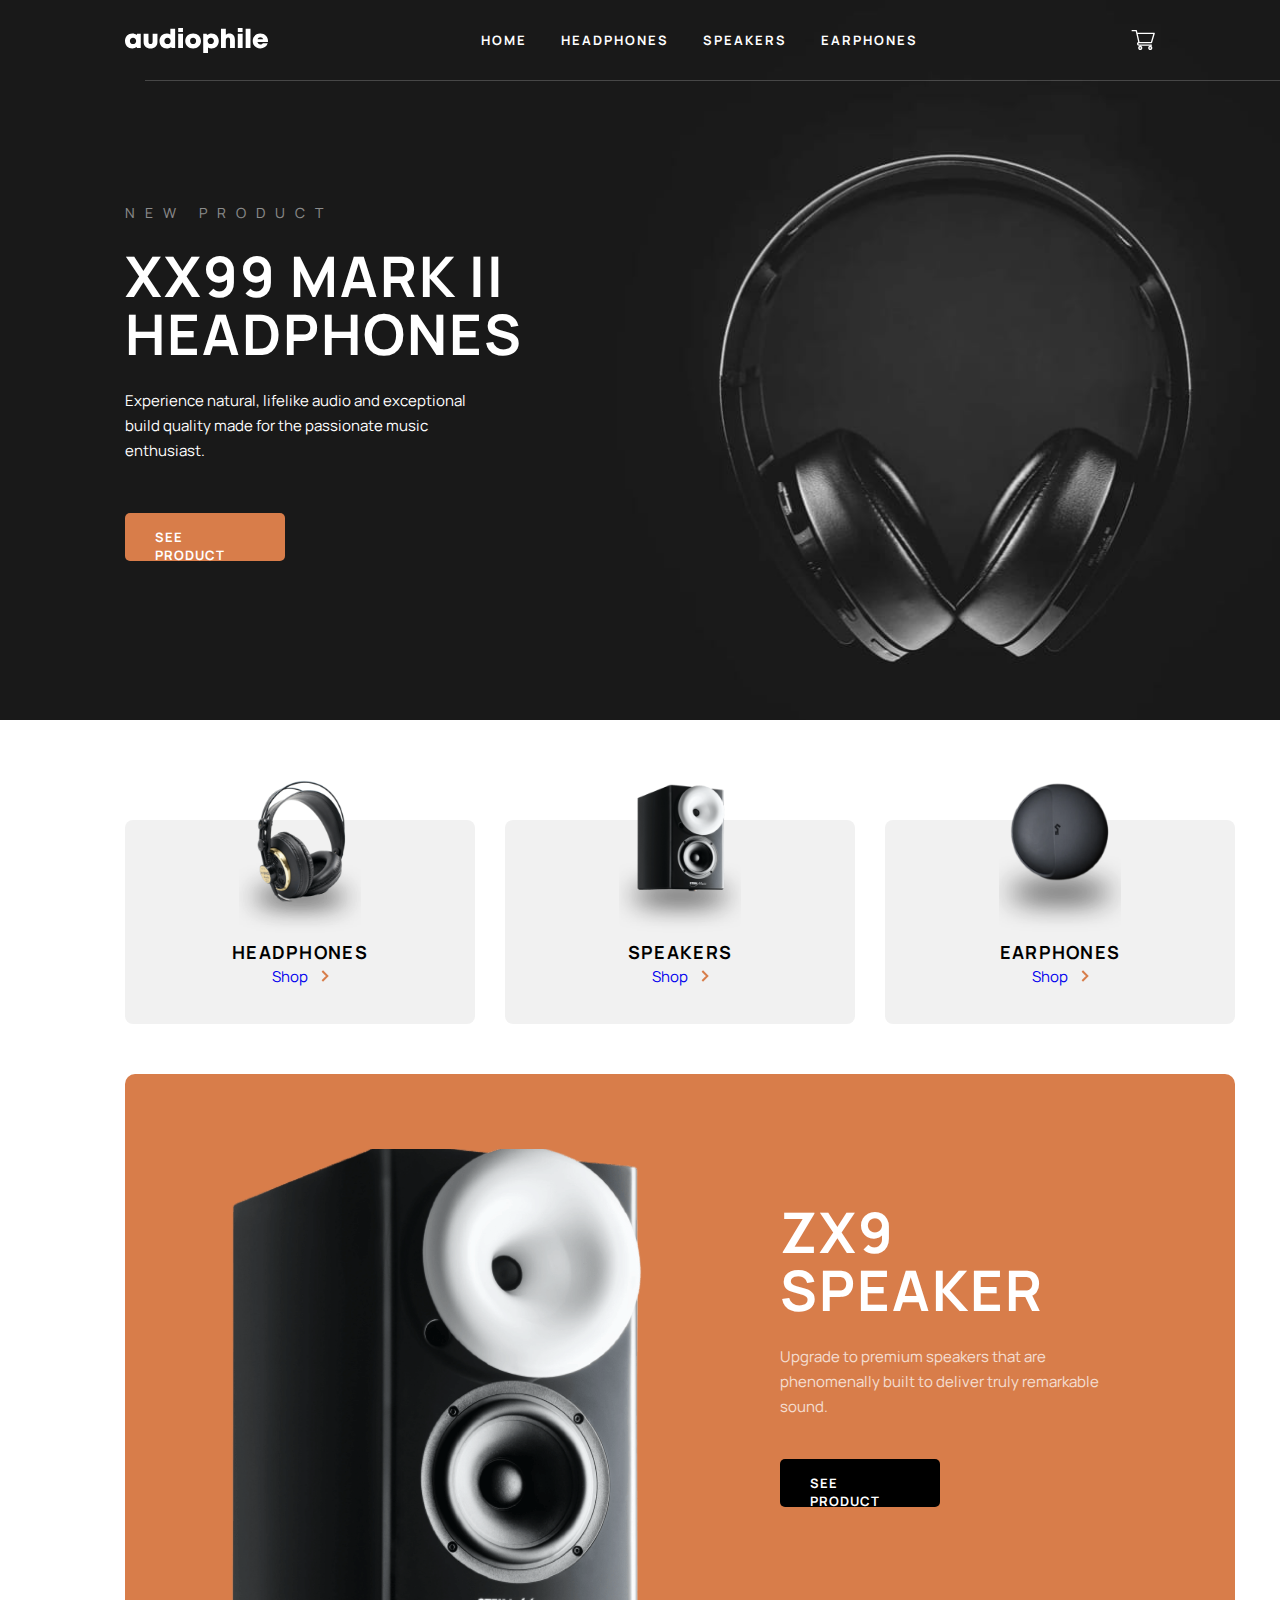
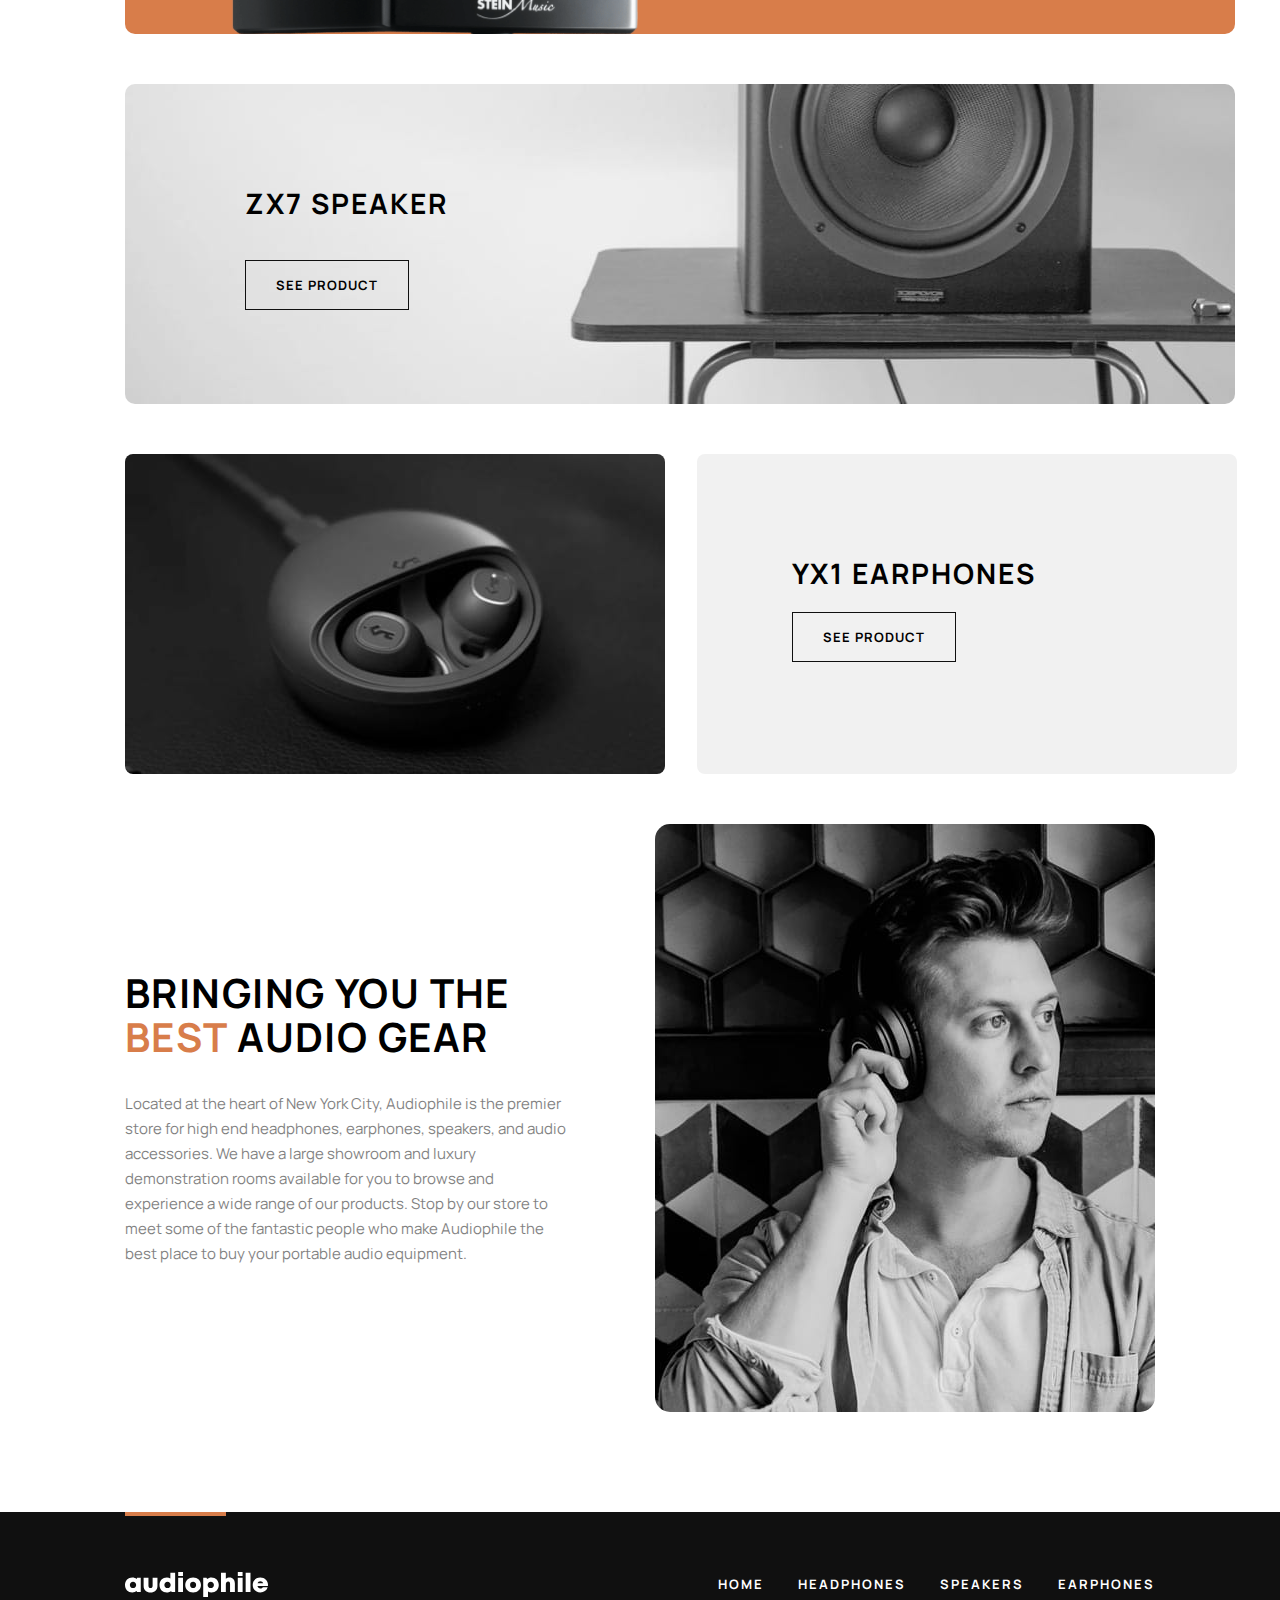
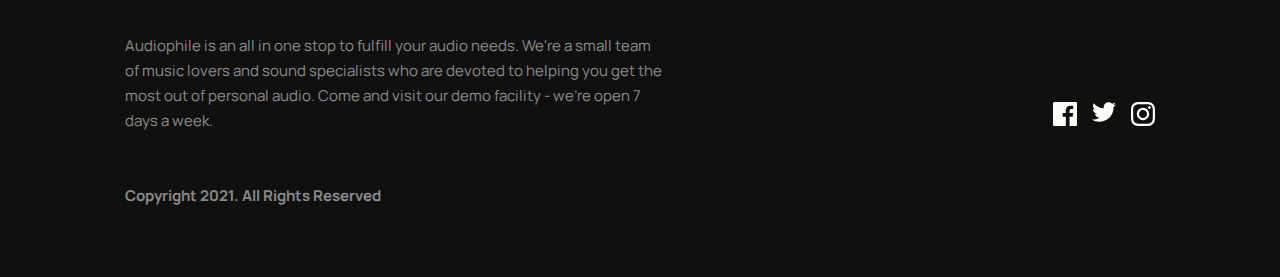
==== index.html @ 5e51d2ca "main is ready, added footer and header" ====
<!DOCTYPE html>
<html lang="en">
  <head>
    <meta charset="UTF-8" />
    <meta name="viewport" content="width=device-width, initial-scale=1.0" />
    <title>Audiophile</title>
    <link rel="stylesheet" href="./css/main.css" />
  </head>
  <body>
    <!-- HEADER START -->
    <header class="header container header-home">
      <div class="header-list">
        <a class="header__logo" href="./index.html">
          <img src="./imegs/logo.svg" alt="logo-Audiophile" />
        </a>
        <nav class="header__nav">
          <ul class="header__list">
            <li class="header__item">
              <a class="header__link" href="./index.html">Home</a>
            </li>
            <li class="header__item">
              <a class="header__link" href="./pages/headphons.html"
                >HEADPHONES</a
              >
            </li>
            <li class="header__item">
              <a class="header__link" href="./pages/speakers.html">SPEAKERS</a>
            </li>
            <li class="header__item">
              <a class="header__link" href="./pages/earphones.html"
                >EARPHONES</a
              >
            </li>
          </ul>
        </nav>
        <a class="header__shop-link" href=""
          ><img src="./imegs/shop.svg" alt=""
        /></a>
      </div>
      <div class="header__line"></div>
      <div>
        <div class="header__mark2__content">
          <p class="new-product">NEW PRODUCT</p>
          <h1 class="header__mark2__title">XX99 Mark II Headphones</h1>
          <p class="header__mark2__subtitle">
            Experience natural, lifelike audio and exceptional build quality
            made for the passionate music enthusiast.
          </p>
          <a class="header__mark2__link btn" href="./pages/headphons.html"
            >See Product</a
          >
        </div>
      </div>
    </header>
    <!-- HEADER END -->

    <!-- MAIN START -->
    <main class="main container">
      <section class="home-nav">
        <nav class="home-nav__headphones">
          <img
            class="home-nav__headphones-img"
            src="./imegs/shared/desktop/image-category-thumbnail-headphones.png"
            alt=""
          />
          <h6>HEADPHONES</h6>
          <a class="home-nav__link" href="./pages/headphons.html"
            >Shop
            <img
              class="home-nav__link-img"
              src="./imegs/shared/desktop/icon-arrow-right.svg"
              alt=""
            />
          </a>
        </nav>
        <nav class="home-nav__headphones">
          <img
            class="home-nav__headphones-img"
            src="./imegs/shared/desktop/image-category-thumbnail-speakers.png"
            alt=""
          />
          <h6>SPEAKERS</h6>
          <a class="home-nav__link" href="./pages/speakers.html"
            >Shop
            <img
              class="home-nav__link-img"
              src="./imegs/shared/desktop/icon-arrow-right.svg"
              alt=""
            />
          </a>
        </nav>

        <nav class="home-nav__headphones">
          <img
            class="home-nav__headphones-img"
            src="./imegs/shared/desktop/image-category-thumbnail-earphones.png"
            alt=""
          />
          <h6>EARPHONES</h6>
          <a class="home-nav__link" href="./pages/earphones.html"
            >Shop
            <img
              class="home-nav__link-img"
              src="./imegs/shared/desktop/icon-arrow-right.svg"
              alt=""
            />
          </a>
        </nav>
      </section>
      <section class="home-zx9">
        <img
          src="./imegs/home/desktop/image-speaker-zx9.png"
          alt=""
          class="home-zx9__img"
        />
        <div class="home-zx0__content">
          <h1 class="home-zx9__title">ZX9 SPEAKER</h1>
          <p class="home-zx9__subtitle">
            Upgrade to premium speakers that are phenomenally built to deliver
            truly remarkable sound.
          </p>
          <a class="home-zx9__link btn" href=""> See Product </a>
        </div>
      </section>
      <section class="home-zx7">
        <h4 class="home-zx7__title">ZX7 SPEAKER</h4>
        <a class="home-zx7__link btn" href=""> See Product </a>
      </section>
      <section class="home-yx1">
        <img
          class="home-yx1__img"
          src="/imegs/home/desktop/image-earphones-yx1.jpg"
          alt=" "
        />
        <div class="home-yx1__content">
          <h4 class="home-yx1__title">YX1 EARPHONES</h4>
          <a class="home-zx7__link btn" href=""> See Product </a>
        </div>
      </section>
      <section class="home-avatar">
        <div class="home-avatar__content">
          <h2 class="home-avatar__title">
            Bringing you the <span class="home-avatar__span">best</span> audio
            gear
          </h2>
          <p class="home-avatar__subtitle">
            Located at the heart of New York City, Audiophile is the premier
            store for high end headphones, earphones, speakers, and audio
            accessories. We have a large showroom and luxury demonstration rooms
            available for you to browse and experience a wide range of our
            products. Stop by our store to meet some of the fantastic people who
            make Audiophile the best place to buy your portable audio equipment.
          </p>
        </div>
        <img
          class="home-avatar__img"
          src="/imegs/shared/desktop/image-best-gear.jpg"
          alt=""
        />
      </section>
    </main>
    <!-- MAIN END -->

    <!-- FOOTER START -->
    <footer class="footer container">
      <div class="footer__line"></div>
      <div class="footer-list">
        <a class="footer__logo" href="./index.html">
          <img src="./imegs/logo.svg" alt="logo-Audiophile" />
        </a>
        <nav class="footer__nav">
          <ul class="footer__list">
            <li class="footer__item">
              <a class="footer__link" href="./index.html">Home</a>
            </li>
            <li class="footer__item">
              <a class="footer__link" href="./pages/headphons.html"
                >HEADPHONES</a
              >
            </li>
            <li class="footer__item">
              <a class="footer__link" href="./pages/speakers.html">SPEAKERS</a>
            </li>
            <li class="footer__item">
              <a class="footer__link" href="./pages/earphones.html"
                >EARPHONES</a
              >
            </li>
          </ul>
        </nav>
      </div>
      <div class="footer__fulfill">
        <p class="footer__text">
          Audiophile is an all in one stop to fulfill your audio needs. We're a
          small team of music lovers and sound specialists who are devoted to
          helping you get the most out of personal audio. Come and visit our
          demo facility - we’re open 7 days a week.
        </p>
        <nav class="icon-soci">
          <a href="" class="icon-soci__link"
            ><svg
              xmlns="http://www.w3.org/2000/svg"
              width="24"
              height="24"
              viewBox="0 0 24 24"
              fill="none"
            >
              <path
                d="M22.675 0H1.325C0.593 0 0 0.593 0 1.325V22.676C0 23.407 0.593 24 1.325 24H12.82V14.706H9.692V11.084H12.82V8.413C12.82 5.313 14.713 3.625 17.479 3.625C18.804 3.625 19.942 3.724 20.274 3.768V7.008L18.356 7.009C16.852 7.009 16.561 7.724 16.561 8.772V11.085H20.148L19.681 14.707H16.561V24H22.677C23.407 24 24 23.407 24 22.675V1.325C24 0.593 23.407 0 22.675 0Z"
                fill="#FEFCF7"
              /></svg
          ></a>
          <a href="" class="icon-soci__link"
            ><svg
              xmlns="http://www.w3.org/2000/svg"
              width="24"
              height="20"
              viewBox="0 0 24 20"
              fill="none"
            >
              <path
                d="M24 2.55705C23.117 2.94905 22.168 3.21305 21.172 3.33205C22.189 2.72305 22.97 1.75805 23.337 0.608047C22.386 1.17205 21.332 1.58205 20.21 1.80305C19.313 0.846047 18.032 0.248047 16.616 0.248047C13.437 0.248047 11.101 3.21405 11.819 6.29305C7.728 6.08805 4.1 4.12805 1.671 1.14905C0.381 3.36205 1.002 6.25705 3.194 7.72305C2.388 7.69705 1.628 7.47605 0.965 7.10705C0.911 9.38805 2.546 11.522 4.914 11.997C4.221 12.185 3.462 12.229 2.69 12.081C3.316 14.037 5.134 15.46 7.29 15.5C5.22 17.123 2.612 17.848 0 17.54C2.179 18.937 4.768 19.752 7.548 19.752C16.69 19.752 21.855 12.031 21.543 5.10605C22.505 4.41105 23.34 3.54405 24 2.55705Z"
                fill="#FEFCF7"
              /></svg
          ></a>
          <a href="" class="icon-soci__link"
            ><svg
              xmlns="http://www.w3.org/2000/svg"
              width="24"
              height="24"
              viewBox="0 0 24 24"
              fill="none"
            >
              <path
                fill-rule="evenodd"
                clip-rule="evenodd"
                d="M12 0C8.741 0 8.333 0.014 7.053 0.072C2.695 0.272 0.273 2.69 0.073 7.052C0.014 8.333 0 8.741 0 12C0 15.259 0.014 15.668 0.072 16.948C0.272 21.306 2.69 23.728 7.052 23.928C8.333 23.986 8.741 24 12 24C15.259 24 15.668 23.986 16.948 23.928C21.302 23.728 23.73 21.31 23.927 16.948C23.986 15.668 24 15.259 24 12C24 8.741 23.986 8.333 23.928 7.053C23.732 2.699 21.311 0.273 16.949 0.073C15.668 0.014 15.259 0 12 0ZM12 2.163C15.204 2.163 15.584 2.175 16.85 2.233C20.102 2.381 21.621 3.924 21.769 7.152C21.827 8.417 21.838 8.797 21.838 12.001C21.838 15.206 21.826 15.585 21.769 16.85C21.62 20.075 20.105 21.621 16.85 21.769C15.584 21.827 15.206 21.839 12 21.839C8.796 21.839 8.416 21.827 7.151 21.769C3.891 21.62 2.38 20.07 2.232 16.849C2.174 15.584 2.162 15.205 2.162 12C2.162 8.796 2.175 8.417 2.232 7.151C2.381 3.924 3.896 2.38 7.151 2.232C8.417 2.175 8.796 2.163 12 2.163ZM5.838 12C5.838 8.597 8.597 5.838 12 5.838C15.403 5.838 18.162 8.597 18.162 12C18.162 15.404 15.403 18.163 12 18.163C8.597 18.163 5.838 15.403 5.838 12ZM12 16C9.791 16 8 14.21 8 12C8 9.791 9.791 8 12 8C14.209 8 16 9.791 16 12C16 14.21 14.209 16 12 16ZM16.965 5.595C16.965 4.8 17.61 4.155 18.406 4.155C19.201 4.155 19.845 4.8 19.845 5.595C19.845 6.39 19.201 7.035 18.406 7.035C17.61 7.035 16.965 6.39 16.965 5.595Z"
                fill="#FEFCF7"
              /></svg
          ></a>
        </nav>
      </div>
      <div class="footer__reserved">
        <p class="footer__data">Copyright 2021. All Rights Reserved</p>
      </div>
    </footer>
    <!-- FOOTER END -->
  </body>
</html>
---- css/main.css ----
/* manrope-regular - latin */
@font-face {
  font-display: swap; /* Check https://developer.mozilla.org/en-US/docs/Web/CSS/@font-face/font-display for other options. */
  font-family: "Manrope";
  font-style: normal;
  font-weight: 400;
  src: url("../fonts/manrope-v15-latin-regular.woff2") format("woff2"); /* Chrome 36+, Opera 23+, Firefox 39+, Safari 12+, iOS 10+ */
}
/* manrope-500 - latin */
@font-face {
  font-display: swap; /* Check https://developer.mozilla.org/en-US/docs/Web/CSS/@font-face/font-display for other options. */
  font-family: "Manrope";
  font-style: normal;
  font-weight: 500;
  src: url("../fonts/manrope-v15-latin-500.woff2") format("woff2"); /* Chrome 36+, Opera 23+, Firefox 39+, Safari 12+, iOS 10+ */
}
/* manrope-700 - latin */
@font-face {
  font-display: swap; /* Check https://developer.mozilla.org/en-US/docs/Web/CSS/@font-face/font-display for other options. */
  font-family: "Manrope";
  font-style: normal;
  font-weight: 700;
  src: url("../fonts/manrope-v15-latin-700.woff2") format("woff2"); /* Chrome 36+, Opera 23+, Firefox 39+, Safari 12+, iOS 10+ */
}
h1,
h2,
h3,
h4,
h5,
h6 {
  font-family: "Manrope", sans-serif;
  font-weight: 700;
  text-transform: uppercase;
  color: #000;
}

h1 {
  font-size: 56px;
  line-height: 58px;
  letter-spacing: 2px;
}

h2 {
  font-size: 40px;
  line-height: 44px;
  letter-spacing: 1.429px;
}

h3 {
  font-size: 32px;
  line-height: 36px;
  letter-spacing: 1.143px;
}

h4 {
  font-size: 28px;
  line-height: normal;
  letter-spacing: 2px;
}

h5 {
  font-size: 24px;
  line-height: normal;
  letter-spacing: 1.714px;
}

h6 {
  font-size: 18px;
  line-height: normal;
  letter-spacing: 1.286px;
}

.new-product {
  color: #D87D4A;
  font-size: 14px;
  font-style: normal;
  font-weight: 400;
  line-height: normal;
  letter-spacing: 10px;
  text-transform: uppercase;
}

* {
  padding: 0;
  margin: 0;
  box-sizing: border-box;
}

html {
  height: 100%;
}

ul,
ol {
  list-style: none;
}

a {
  text-decoration: none;
}

img {
  -o-object-fit: cover;
     object-fit: cover;
  display: flex;
}

body {
  height: 100%;
  scroll-behavior: smooth;
  font-family: "Manrope", sans-serif;
  font-size: 15px;
  font-style: normal;
  font-weight: 400;
  line-height: 25px;
}

.container {
  width: 100%;
  max-width: 1440px;
  margin-left: auto;
  margin-right: auto;
  padding-left: 125px;
  padding-right: 125px;
}

.btn {
  width: 160px;
  height: 48px;
  flex-shrink: 0;
  border-radius: 5px;
  padding: 15px 30px 15px;
}

.header-list {
  display: flex;
  justify-content: space-between;
  align-items: center;
  height: 80px;
  position: relative;
  z-index: 2;
}

.header {
  background: #101010;
}

.header__list {
  display: flex;
  justify-content: space-between;
  gap: 34px;
}

.header__link {
  color: #fff;
  font-size: 13px;
  font-weight: 700;
  line-height: 25px;
  letter-spacing: 2px;
  text-transform: uppercase;
  position: relative;
  z-index: 1;
}
.header__link:hover {
  color: #D87D4A;
}

.header__line {
  width: 1200px;
  height: 1px;
  flex-shrink: 0;
  opacity: 0.2;
  background-color: #FFFFFF;
  margin-left: 20px;
}

.header__title {
  height: 240px;
}

.header__title-text {
  color: #FFFFFF;
  text-align: center;
  padding-top: 100px;
}

.footer {
  height: 365px;
  flex-shrink: 0;
  background-color: #101010;
}

.footer-list {
  display: flex;
  justify-content: space-between;
  align-items: center;
  padding-top: 75px;
}

.footer__list {
  display: flex;
  gap: 34px;
}

.footer__link {
  color: #fff;
  font-size: 13px;
  font-weight: 700;
  line-height: 25px;
  letter-spacing: 2px;
  text-transform: uppercase;
}
.footer__link:hover {
  color: #D87D4A;
}

.footer__fulfill {
  display: flex;
  padding-top: 36px;
  justify-content: space-between;
  align-items: end;
}

.footer__text {
  color: #FFFFFF;
  font-size: 15px;
  font-style: normal;
  font-weight: 400;
  line-height: 25px;
  width: 540px;
  opacity: 0.5;
}

.footer__data {
  padding-top: 50px;
  color: #fff;
  font-family: Manrope;
  font-size: 15px;
  font-style: normal;
  font-weight: 700;
  line-height: 25px;
  opacity: 0.5;
}

.icon-soci__link:hover svg path {
  fill: #D87D4A;
}

.icon-soci {
  display: flex;
  gap: 15px;
}

.footer__line {
  width: 101px;
  height: 4px;
  background-color: #D87D4A;
  margin-bottom: -20px;
}

.header-home {
  height: 100%;
  background-image: url("/imegs/home/desktop/image-hero.jpg");
  max-width: 1440px;
  width: 100%;
  height: 720px;
  background-size: cover;
}

.header__mark2__content {
  display: flex;
  flex-direction: column;
  align-items: start;
  justify-content: center;
  margin-top: 128px;
  width: 398px;
  height: 346px;
  flex-shrink: 0;
  gap: 25px;
}

.new-product {
  color: #FFFFFF;
  opacity: 0.5;
}

.header__mark2__title {
  color: #FFFFFF;
}

.header__mark2__subtitle {
  color: #FFFFFF;
  width: 349px;
  font-size: 15px;
  font-style: normal;
  font-weight: 400;
  line-height: 25px;
  margin-bottom: 25px;
}

.header__mark2__link {
  color: #fff;
  font-family: Manrope;
  font-size: 13px;
  font-style: normal;
  font-weight: 700;
  line-height: normal;
  letter-spacing: 1px;
  text-transform: uppercase;
  background-color: #D87D4A;
  padding: 15px 30px 15px;
}
.header__mark2__link:hover {
  background-color: #fbaf85;
}

.main {
  margin-top: 100px;
  margin-bottom: 100px;
}

.home-nav {
  margin-bottom: 50px;
}

.home-nav__headphones {
  width: 350px;
  height: 204px;
  flex-shrink: 0;
  border-radius: 8px;
  background: #F1F1F1;
  display: flex;
  align-items: center;
  flex-direction: column;
}

.home-nav__headphones-img {
  text-align: center;
  width: 122.947px;
  height: 160px;
  flex-shrink: 0;
  margin-top: -40px;
}

.home-nav__link:hover {
  color: #D87D4A;
}

.home-nav__link-img {
  display: inline;
  margin-left: 10px;
}

.home-nav {
  display: flex;
  gap: 30px;
}

.home-zx9 {
  width: 1110px;
  height: 560px;
  flex-shrink: 0;
  background-color: #D87D4A;
  display: flex;
  gap: 138px;
  align-items: center;
  justify-content: center;
  margin-bottom: 50px;
  border-radius: 10px;
}

.home-zx9__img {
  width: 410.234px;
  height: 485px;
  flex-shrink: 0;
  margin-bottom: -75px;
}

.home-zx0__content {
  width: 349px;
  height: 303px;
  flex-shrink: 0;
  display: flex;
  flex-direction: column;
  gap: 25px;
}

.home-zx9__title {
  width: 260px;
  color: #FFFFFF;
}

.home-zx9__subtitle {
  opacity: 0.75;
  color: #FFFFFF;
  margin-bottom: 15px;
}

.home-zx9__link {
  color: #FFFFFF;
  font-family: Manrope;
  font-size: 13px;
  font-style: normal;
  font-weight: 700;
  line-height: normal;
  letter-spacing: 1px;
  text-transform: uppercase;
  background-color: #000000;
}
.home-zx9__link:hover {
  background-color: #4C4C4C;
}

.home-zx7 {
  background-image: url("/imegs/home/desktop/image-speaker-zx7.jpg");
  background-size: cover;
  width: 1110px;
  height: 320px;
  border-radius: 10px;
  padding-left: 120px;
  padding-top: 100px;
  margin-bottom: 50px;
}

.home-zx7__title {
  padding-bottom: 50px;
}

.home-zx7__link {
  border: 1px solid #101010;
  color: #000;
  font-family: Manrope;
  font-size: 13px;
  font-style: normal;
  font-weight: 700;
  line-height: normal;
  letter-spacing: 1px;
  text-transform: uppercase;
  border-radius: 0;
}
.home-zx7__link:hover {
  background-color: #000000;
  color: #FFFFFF;
}

.home-yx1 {
  display: flex;
  gap: 32px;
  margin-bottom: 50px;
}

.home-yx1__img {
  width: 540px;
  height: 320px;
  border-radius: 8px;
}

.home-yx1__content {
  width: 540px;
  height: 320px;
  flex-shrink: 0;
  border-radius: 8px;
  background: #F1F1F1;
  padding-left: 95px;
  padding-top: 100px;
}

.home-yx1__title {
  padding-bottom: 32px;
}

.home-avatar {
  display: flex;
  gap: 50px;
  align-items: center;
  justify-content: space-between;
}

.home-avatar__content {
  display: flex;
  width: 445px;
  height: 295px;
  flex-direction: column;
  gap: 32px;
}

.home-avatar__subtitle {
  color: #000;
  font-family: Manrope;
  font-size: 15px;
  font-style: normal;
  font-weight: 400;
  line-height: 25px; /* 166.667% */
  opacity: 0.5;
}

.home-avatar__img {
  width: 500px;
  height: 588px;
  border-radius: 15px;
}

.home-avatar__span {
  color: #D87D4A;
}/*# sourceMappingURL=main.css.map */
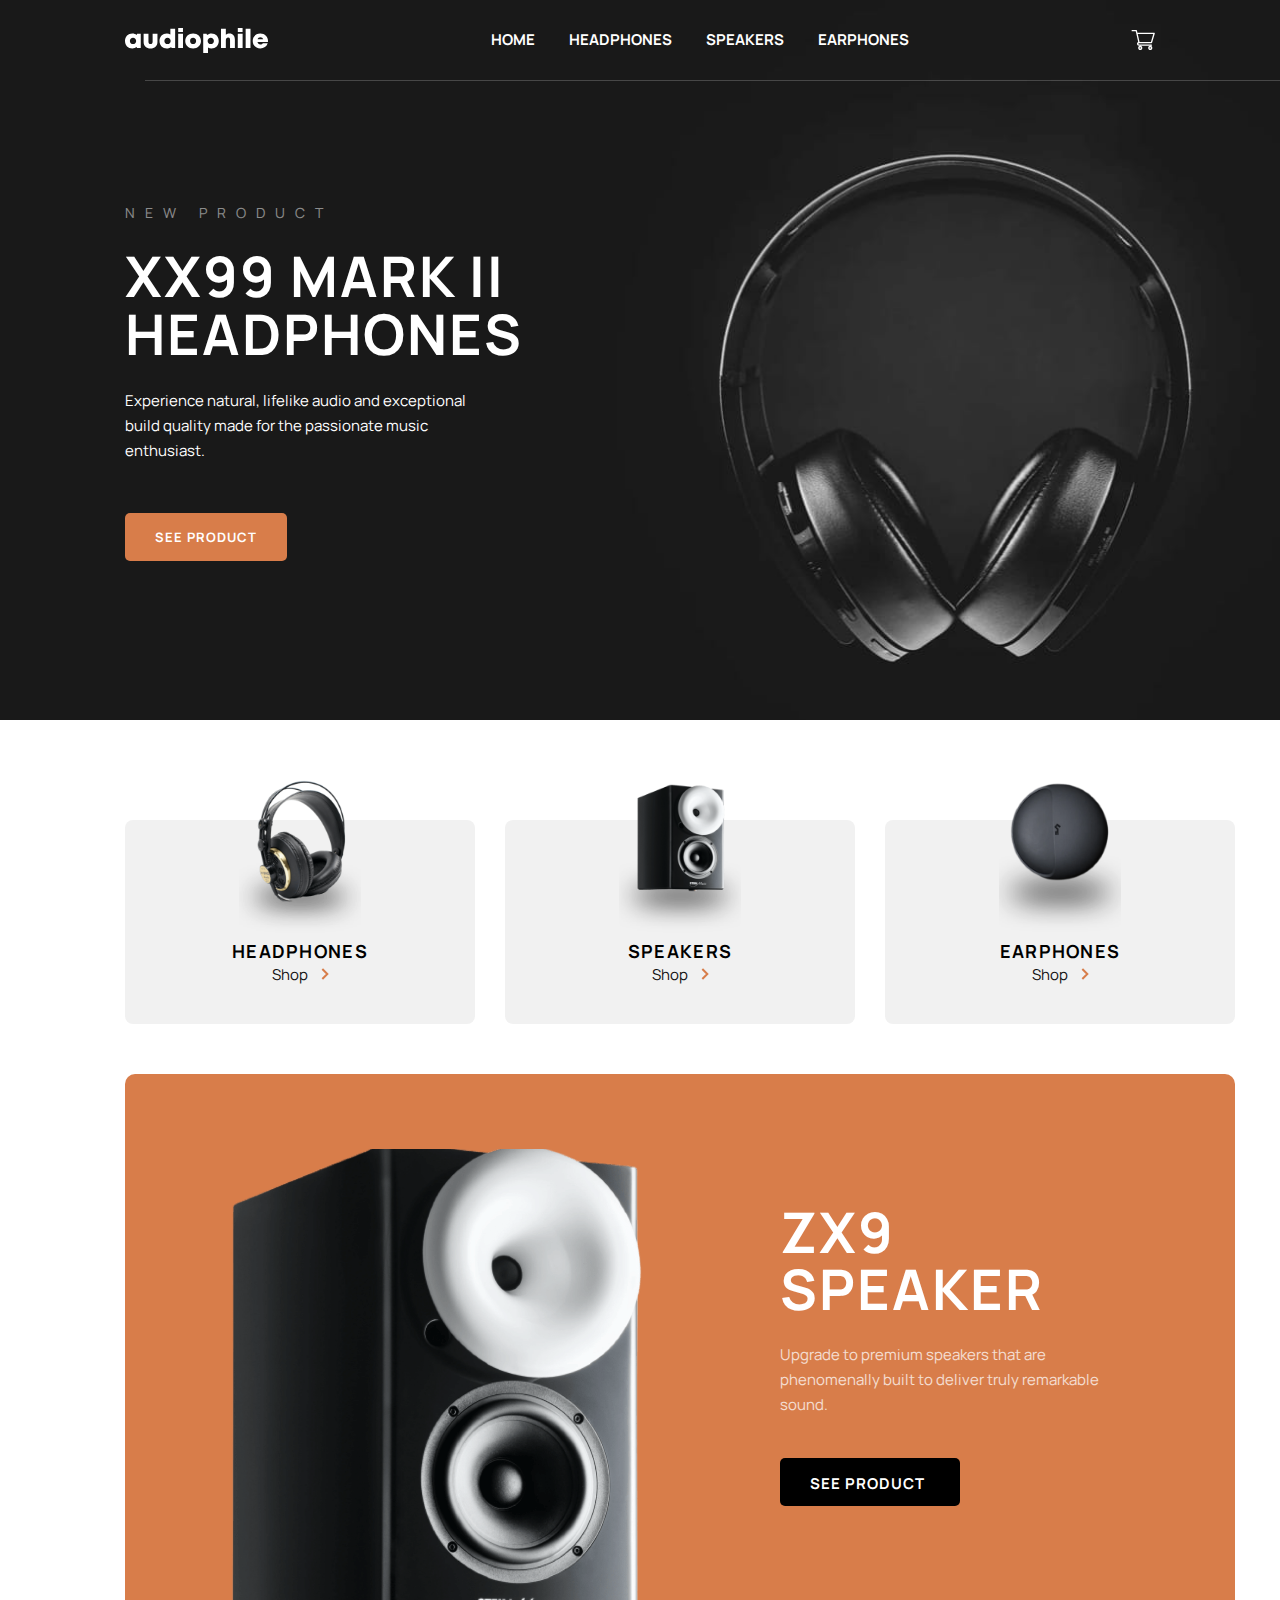
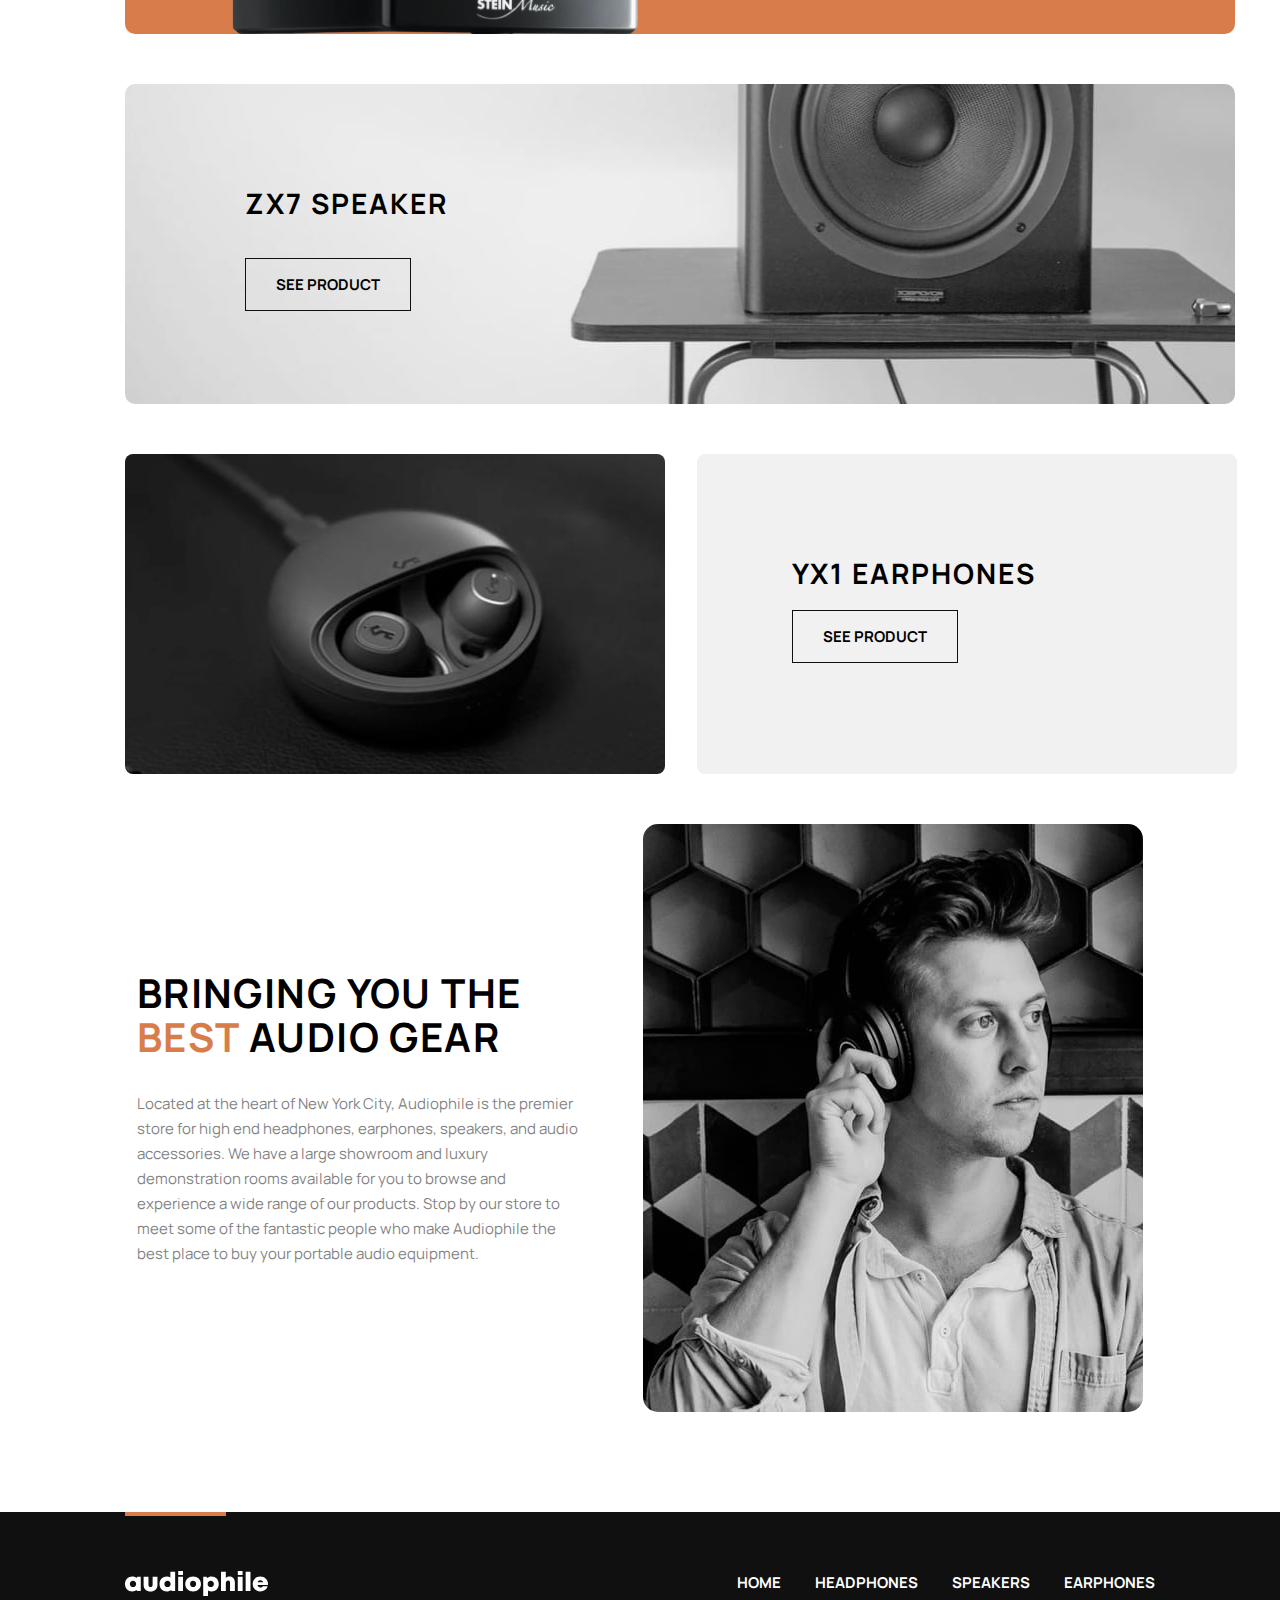
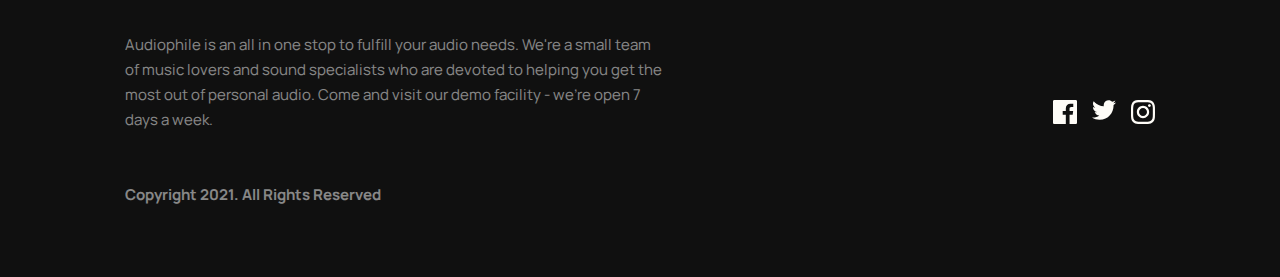
==== commit 220a507f: "added mixin" ====
--- a/index.html
+++ b/index.html
@@ -46,7 +46,7 @@
             Experience natural, lifelike audio and exceptional build quality
             made for the passionate music enthusiast.
           </p>
-          <a class="header__mark2__link btn" href="./pages/headphons.html"
+          <a class="header__mark2__link btn-orang" href="./pages/headphons.html"
             >See Product</a
           >
         </div>
@@ -124,7 +124,7 @@
       </section>
       <section class="home-zx7">
         <h4 class="home-zx7__title">ZX7 SPEAKER</h4>
-        <a class="home-zx7__link btn" href=""> See Product </a>
+        <a class="home-zx7__link btn-orang" href=""> See Product </a>
       </section>
       <section class="home-yx1">
         <img
@@ -134,7 +134,7 @@
         />
         <div class="home-yx1__content">
           <h4 class="home-yx1__title">YX1 EARPHONES</h4>
-          <a class="home-zx7__link btn" href=""> See Product </a>
+          <a class="home-zx7__link btn-orang" href=""> See Product </a>
         </div>
       </section>
       <section class="home-avatar">
--- a/css/main.css
+++ b/css/main.css
@@ -35,38 +35,38 @@
 }
 
 h1 {
-  font-size: 56px;
-  line-height: 58px;
+  font-size: 5.6rem;
+  line-height: 1.03;
   letter-spacing: 2px;
 }
 
 h2 {
-  font-size: 40px;
-  line-height: 44px;
+  font-size: 4rem;
+  line-height: 1.1;
   letter-spacing: 1.429px;
 }
 
 h3 {
-  font-size: 32px;
-  line-height: 36px;
+  font-size: 3.2rem;
+  line-height: 1.12;
   letter-spacing: 1.143px;
 }
 
 h4 {
-  font-size: 28px;
-  line-height: normal;
+  font-size: 2.8rem;
+  line-height: 1.4;
   letter-spacing: 2px;
 }
 
 h5 {
-  font-size: 24px;
-  line-height: normal;
+  font-size: 2.4rem;
+  line-height: 1.37;
   letter-spacing: 1.714px;
 }
 
 h6 {
-  font-size: 18px;
-  line-height: normal;
+  font-size: 1.8rem;
+  line-height: 1.3;
   letter-spacing: 1.286px;
 }
 
@@ -88,6 +88,7 @@
 
 html {
   height: 100%;
+  font-size: 62.5%;
 }
 
 ul,
@@ -109,10 +110,10 @@
   height: 100%;
   scroll-behavior: smooth;
   font-family: "Manrope", sans-serif;
-  font-size: 15px;
-  font-style: normal;
-  font-weight: 400;
-  line-height: 25px;
+  font-size: 1.5rem;
+  font-style: normal;
+  font-weight: 400;
+  line-height: 1.66;
 }
 
 .container {
@@ -120,16 +121,14 @@
   max-width: 1440px;
   margin-left: auto;
   margin-right: auto;
-  padding-left: 125px;
-  padding-right: 125px;
-}
-
-.btn {
-  width: 160px;
-  height: 48px;
-  flex-shrink: 0;
+  padding-left: 12.5rem;
+  padding-right: 12.5rem;
+}
+
+.btn-orang, .btn {
+  padding: 15px 30px 15px;
   border-radius: 5px;
-  padding: 15px 30px 15px;
+  text-transform: uppercase;
 }
 
 .header-list {
@@ -153,13 +152,8 @@
 
 .header__link {
   color: #fff;
-  font-size: 13px;
-  font-weight: 700;
-  line-height: 25px;
-  letter-spacing: 2px;
+  font-weight: 700;
   text-transform: uppercase;
-  position: relative;
-  z-index: 1;
 }
 .header__link:hover {
   color: #D87D4A;
@@ -204,10 +198,7 @@
 
 .footer__link {
   color: #fff;
-  font-size: 13px;
-  font-weight: 700;
-  line-height: 25px;
-  letter-spacing: 2px;
+  font-weight: 700;
   text-transform: uppercase;
 }
 .footer__link:hover {
@@ -223,11 +214,10 @@
 
 .footer__text {
   color: #FFFFFF;
-  font-size: 15px;
-  font-style: normal;
-  font-weight: 400;
-  line-height: 25px;
-  width: 540px;
+  font-style: normal;
+  font-weight: 400;
+  line-height: 2.5rem;
+  width: 54rem;
   opacity: 0.5;
 }
 
@@ -300,15 +290,12 @@
 
 .header__mark2__link {
   color: #fff;
-  font-family: Manrope;
   font-size: 13px;
   font-style: normal;
   font-weight: 700;
   line-height: normal;
   letter-spacing: 1px;
-  text-transform: uppercase;
   background-color: #D87D4A;
-  padding: 15px 30px 15px;
 }
 .header__mark2__link:hover {
   background-color: #fbaf85;
@@ -344,6 +331,10 @@
 
 .home-nav__link:hover {
   color: #D87D4A;
+}
+
+.home-nav__link {
+  color: #101010;
 }
 
 .home-nav__link-img {
@@ -398,24 +389,24 @@
 
 .home-zx9__link {
   color: #FFFFFF;
-  font-family: Manrope;
-  font-size: 13px;
   font-style: normal;
   font-weight: 700;
   line-height: normal;
   letter-spacing: 1px;
-  text-transform: uppercase;
   background-color: #000000;
+  width: 18rem;
+  height: 4.8rem;
+  flex-shrink: 0;
 }
 .home-zx9__link:hover {
-  background-color: #4C4C4C;
+  background-color: #4c4c4c;
 }
 
 .home-zx7 {
   background-image: url("/imegs/home/desktop/image-speaker-zx7.jpg");
   background-size: cover;
-  width: 1110px;
-  height: 320px;
+  width: 111rem;
+  height: 32rem;
   border-radius: 10px;
   padding-left: 120px;
   padding-top: 100px;
@@ -429,13 +420,7 @@
 .home-zx7__link {
   border: 1px solid #101010;
   color: #000;
-  font-family: Manrope;
-  font-size: 13px;
-  font-style: normal;
-  font-weight: 700;
-  line-height: normal;
-  letter-spacing: 1px;
-  text-transform: uppercase;
+  font-weight: 700;
   border-radius: 0;
 }
 .home-zx7__link:hover {
@@ -473,7 +458,7 @@
   display: flex;
   gap: 50px;
   align-items: center;
-  justify-content: space-between;
+  justify-content: space-evenly;
 }
 
 .home-avatar__content {
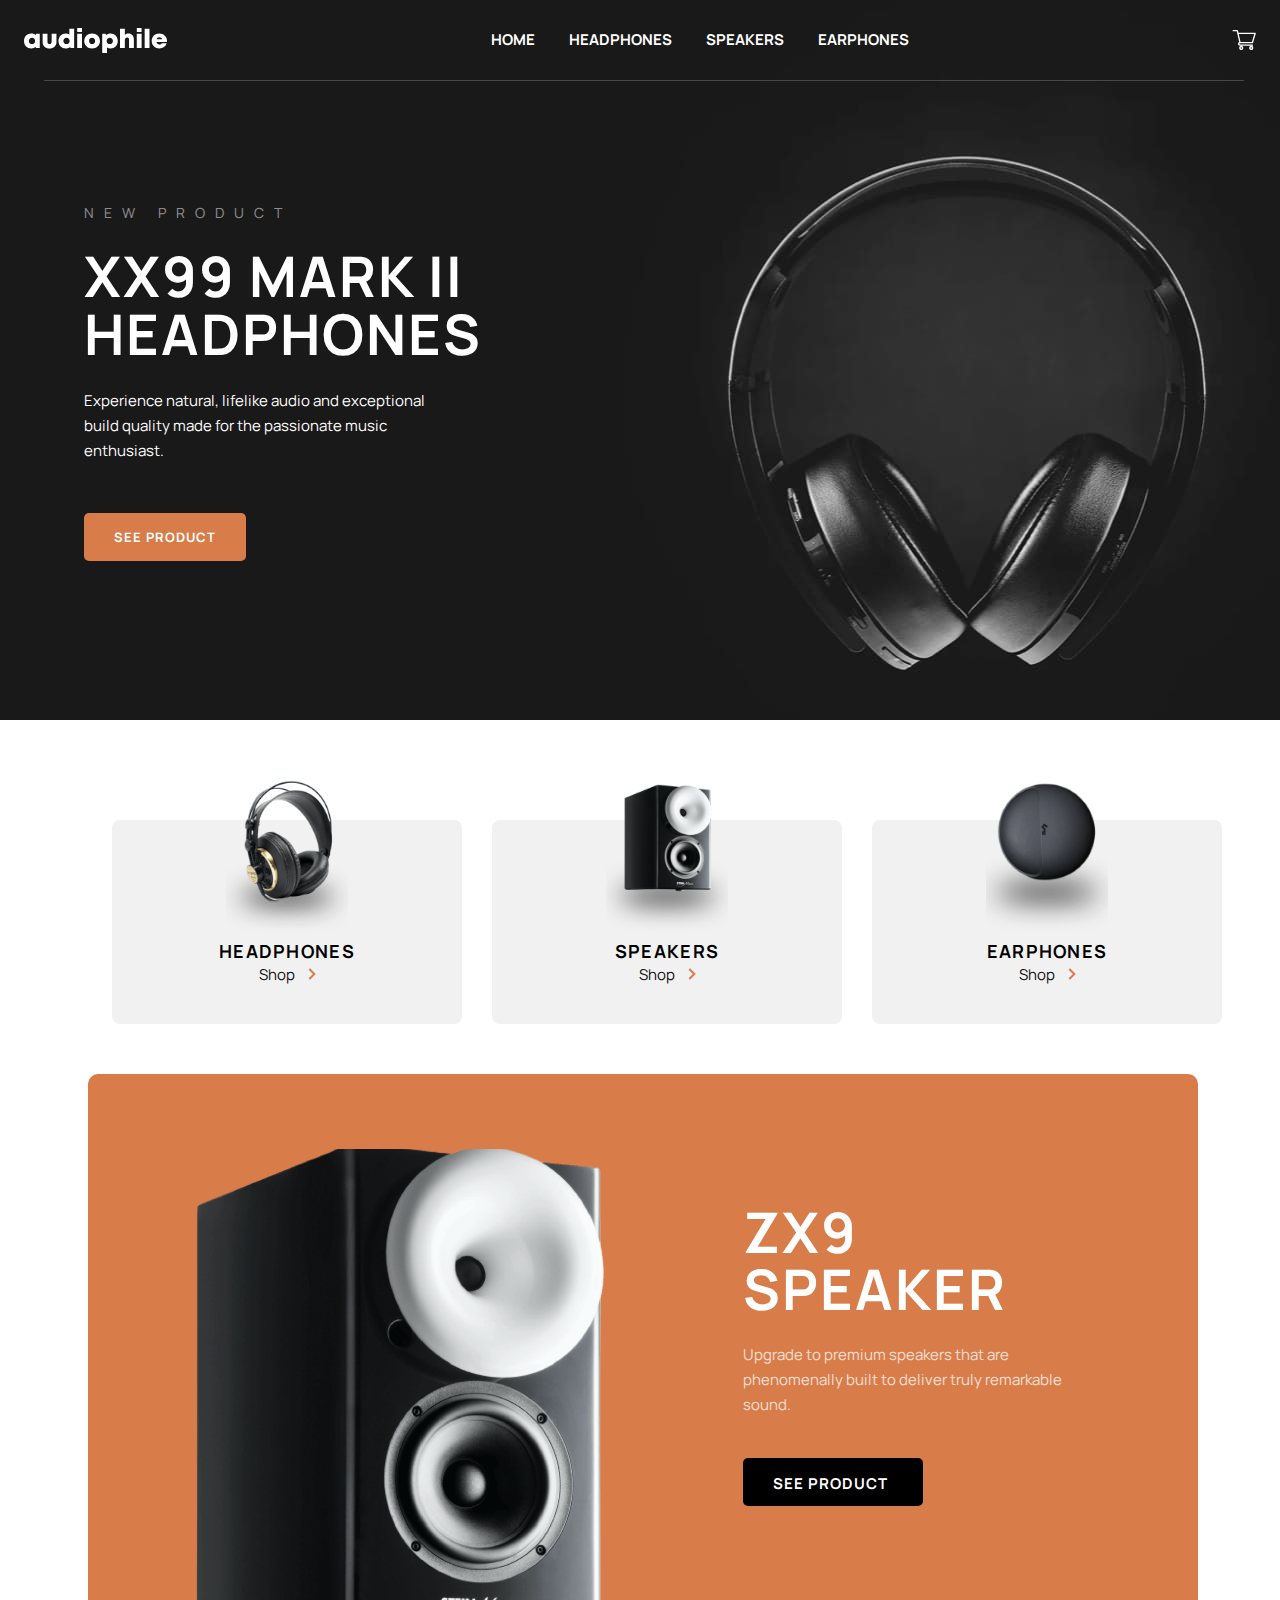
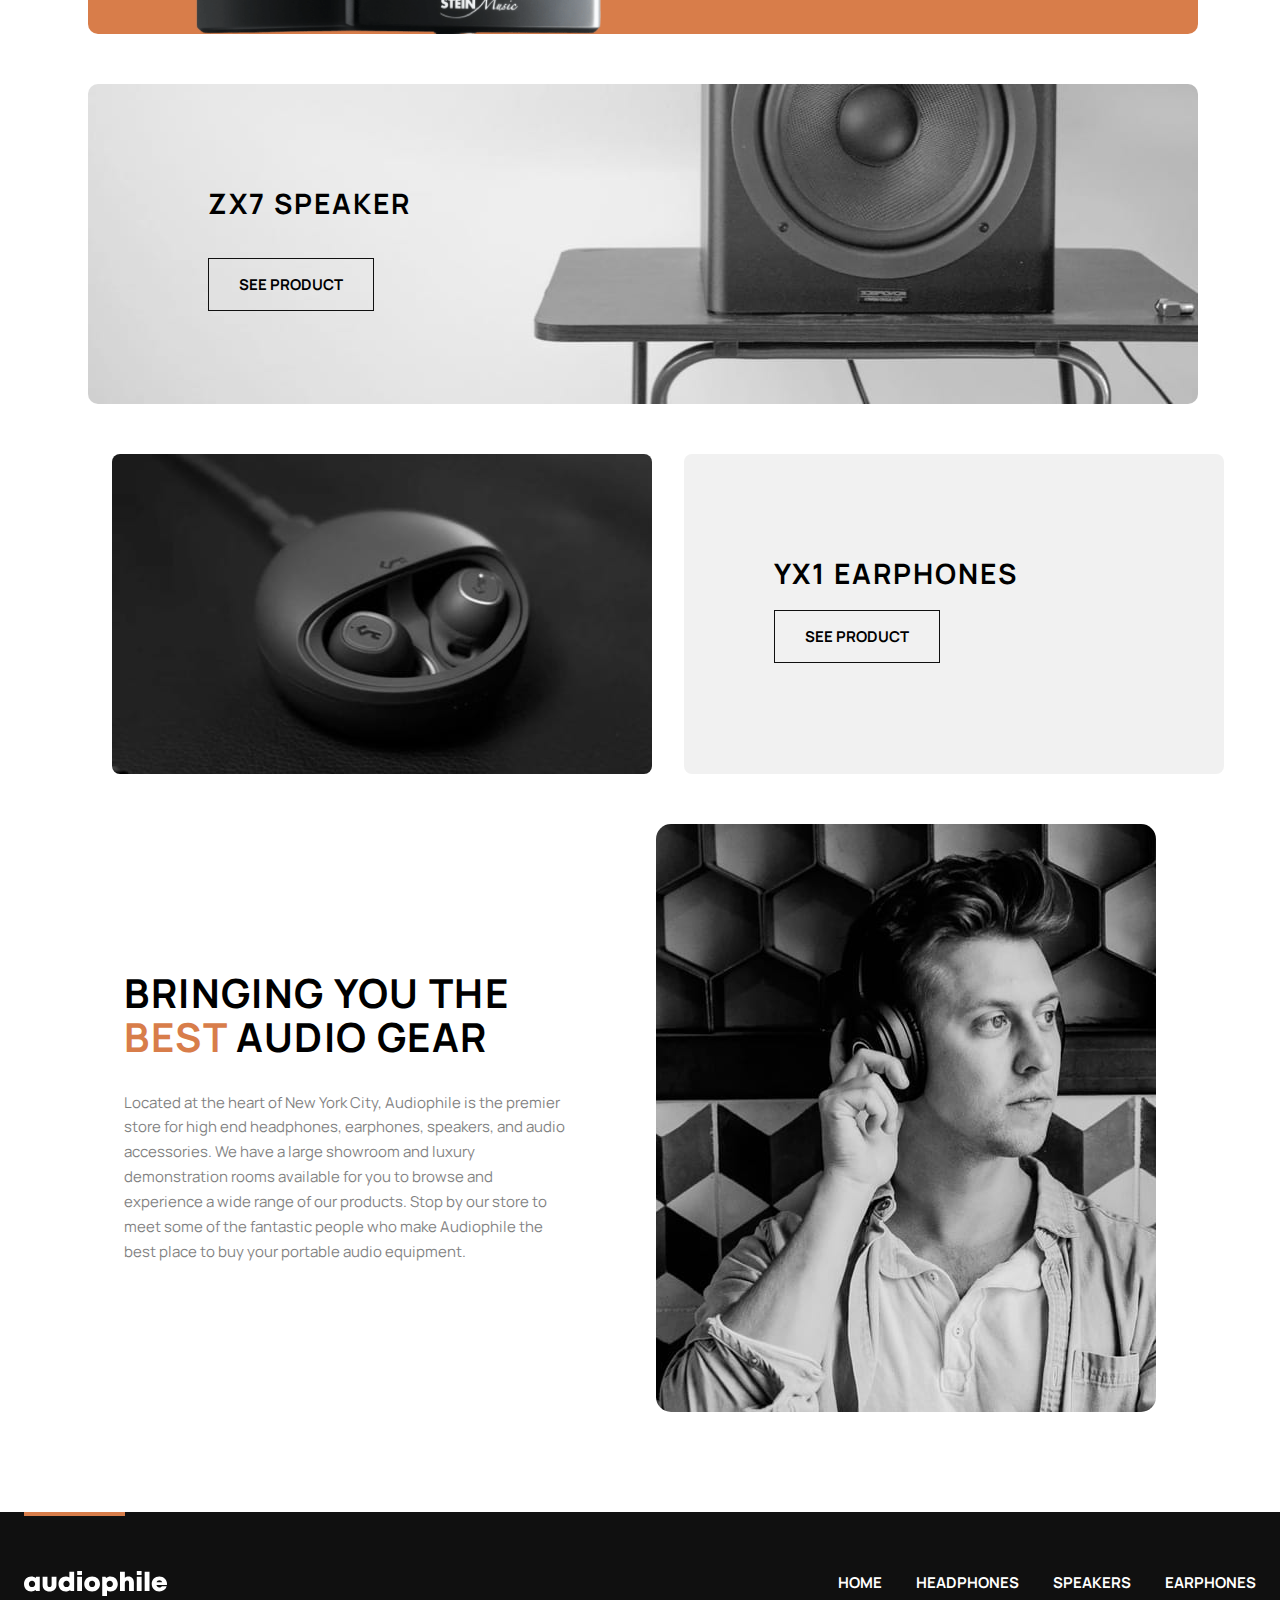
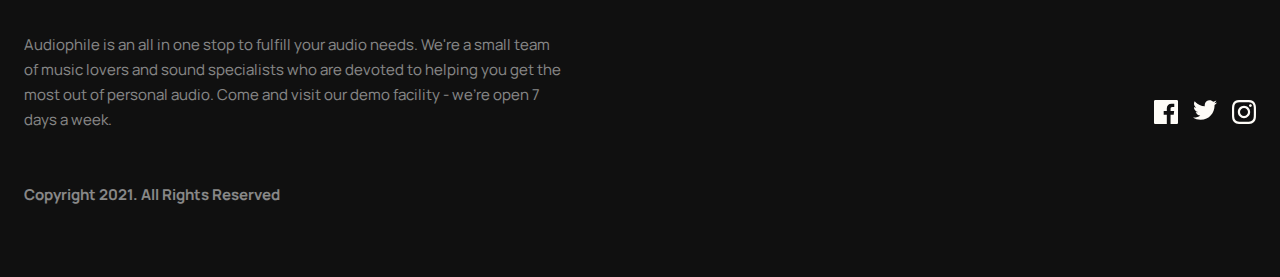
==== commit 63172f59: "headphones is ready and added rem" ====
--- a/index.html
+++ b/index.html
@@ -56,7 +56,7 @@
 
     <!-- MAIN START -->
     <main class="main container">
-      <section class="home-nav">
+      <section class="home-nav container">
         <nav class="home-nav__headphones">
           <img
             class="home-nav__headphones-img"
@@ -107,7 +107,7 @@
           </a>
         </nav>
       </section>
-      <section class="home-zx9">
+      <section class="home-zx9 container">
         <img
           src="./imegs/home/desktop/image-speaker-zx9.png"
           alt=""
@@ -122,11 +122,11 @@
           <a class="home-zx9__link btn" href=""> See Product </a>
         </div>
       </section>
-      <section class="home-zx7">
+      <section class="home-zx7 container">
         <h4 class="home-zx7__title">ZX7 SPEAKER</h4>
-        <a class="home-zx7__link btn-orang" href=""> See Product </a>
-      </section>
-      <section class="home-yx1">
+        <a class="home-zx7__link btn" href=""> See Product </a>
+      </section>
+      <section class="home-yx1 container">
         <img
           class="home-yx1__img"
           src="/imegs/home/desktop/image-earphones-yx1.jpg"
@@ -134,7 +134,7 @@
         />
         <div class="home-yx1__content">
           <h4 class="home-yx1__title">YX1 EARPHONES</h4>
-          <a class="home-zx7__link btn-orang" href=""> See Product </a>
+          <a class="home-zx7__link btn" href=""> See Product </a>
         </div>
       </section>
       <section class="home-avatar">
--- a/css/main.css
+++ b/css/main.css
@@ -72,11 +72,11 @@
 
 .new-product {
   color: #D87D4A;
-  font-size: 14px;
+  font-size: 1.4rem;
   font-style: normal;
   font-weight: 400;
   line-height: normal;
-  letter-spacing: 10px;
+  letter-spacing: 1rem;
   text-transform: uppercase;
 }
 
@@ -89,6 +89,7 @@
 html {
   height: 100%;
   font-size: 62.5%;
+  scroll-behavior: smooth;
 }
 
 ul,
@@ -108,7 +109,6 @@
 
 body {
   height: 100%;
-  scroll-behavior: smooth;
   font-family: "Manrope", sans-serif;
   font-size: 1.5rem;
   font-style: normal;
@@ -118,11 +118,11 @@
 
 .container {
   width: 100%;
-  max-width: 1440px;
+  max-width: 1152px;
   margin-left: auto;
   margin-right: auto;
-  padding-left: 12.5rem;
-  padding-right: 12.5rem;
+  padding-left: 2.4rem;
+  padding-right: 2.4rem;
 }
 
 .btn-orang, .btn {
@@ -131,37 +131,49 @@
   text-transform: uppercase;
 }
 
+.btn-orang {
+  background-color: #D87D4A;
+  color: #FFFFFF;
+  letter-spacing: 0.1rem;
+}
+.btn-orang:hover {
+  background-color: #fbaf85;
+}
+
 .header-list {
   display: flex;
   justify-content: space-between;
   align-items: center;
-  height: 80px;
+  height: 8rem;
   position: relative;
   z-index: 2;
 }
 
 .header {
   background: #101010;
+  max-width: 144rem;
+  width: 100%;
 }
 
 .header__list {
   display: flex;
   justify-content: space-between;
-  gap: 34px;
+  gap: 3.4rem;
 }
 
 .header__link {
   color: #fff;
   font-weight: 700;
   text-transform: uppercase;
+  transition: 0.3s;
 }
 .header__link:hover {
   color: #D87D4A;
 }
 
 .header__line {
-  width: 1200px;
-  height: 1px;
+  width: 120rem;
+  height: 0.1rem;
   flex-shrink: 0;
   opacity: 0.2;
   background-color: #FFFFFF;
@@ -169,37 +181,40 @@
 }
 
 .header__title {
-  height: 240px;
+  height: 24rem;
 }
 
 .header__title-text {
   color: #FFFFFF;
   text-align: center;
-  padding-top: 100px;
+  padding-top: 10rem;
 }
 
 .footer {
-  height: 365px;
+  height: 36.5rem;
   flex-shrink: 0;
   background-color: #101010;
+  max-width: 144rem;
+  width: 100%;
 }
 
 .footer-list {
   display: flex;
   justify-content: space-between;
   align-items: center;
-  padding-top: 75px;
+  padding-top: 7.5rem;
 }
 
 .footer__list {
   display: flex;
-  gap: 34px;
+  gap: 3.4rem;
 }
 
 .footer__link {
   color: #fff;
   font-weight: 700;
   text-transform: uppercase;
+  transition: 0.3s;
 }
 .footer__link:hover {
   color: #D87D4A;
@@ -207,7 +222,7 @@
 
 .footer__fulfill {
   display: flex;
-  padding-top: 36px;
+  padding-top: 3.6rem;
   justify-content: space-between;
   align-items: end;
 }
@@ -222,13 +237,13 @@
 }
 
 .footer__data {
-  padding-top: 50px;
+  padding-top: 5rem;
   color: #fff;
   font-family: Manrope;
-  font-size: 15px;
-  font-style: normal;
-  font-weight: 700;
-  line-height: 25px;
+  font-size: 1.5rem;
+  font-style: normal;
+  font-weight: 700;
+  line-height: 2.5rem;
   opacity: 0.5;
 }
 
@@ -238,23 +253,22 @@
 
 .icon-soci {
   display: flex;
-  gap: 15px;
+  gap: 1.5rem;
 }
 
 .footer__line {
-  width: 101px;
-  height: 4px;
+  width: 10.1rem;
+  height: 0.4rem;
   background-color: #D87D4A;
-  margin-bottom: -20px;
+  margin-bottom: -2rem;
 }
 
 .header-home {
   height: 100%;
   background-image: url("/imegs/home/desktop/image-hero.jpg");
-  max-width: 1440px;
+  max-width: 144rem;
   width: 100%;
-  height: 720px;
-  background-size: cover;
+  height: 72rem;
 }
 
 .header__mark2__content {
@@ -263,10 +277,11 @@
   align-items: start;
   justify-content: center;
   margin-top: 128px;
-  width: 398px;
-  height: 346px;
-  flex-shrink: 0;
-  gap: 25px;
+  width: 39.8rem;
+  height: 34.6rem;
+  flex-shrink: 0;
+  gap: 2.5rem;
+  padding-left: 6rem;
 }
 
 .new-product {
@@ -280,17 +295,17 @@
 
 .header__mark2__subtitle {
   color: #FFFFFF;
-  width: 349px;
-  font-size: 15px;
+  width: 35rem;
+  font-size: 1.5rem;
   font-style: normal;
   font-weight: 400;
-  line-height: 25px;
-  margin-bottom: 25px;
+  line-height: 2.5rem;
+  margin-bottom: 2.5rem;
 }
 
 .header__mark2__link {
   color: #fff;
-  font-size: 13px;
+  font-size: 1.3rem;
   font-style: normal;
   font-weight: 700;
   line-height: normal;
@@ -302,19 +317,20 @@
 }
 
 .main {
-  margin-top: 100px;
-  margin-bottom: 100px;
+  margin-top: 10rem;
+  margin-bottom: 10rem;
 }
 
 .home-nav {
-  margin-bottom: 50px;
+  margin-bottom: 5rem;
+  width: 111rem;
 }
 
 .home-nav__headphones {
-  width: 350px;
-  height: 204px;
-  flex-shrink: 0;
-  border-radius: 8px;
+  width: 35rem;
+  height: 20.4rem;
+  flex-shrink: 0;
+  border-radius: 0.8rem;
   background: #F1F1F1;
   display: flex;
   align-items: center;
@@ -323,10 +339,10 @@
 
 .home-nav__headphones-img {
   text-align: center;
-  width: 122.947px;
-  height: 160px;
-  flex-shrink: 0;
-  margin-top: -40px;
+  width: 12.2rem;
+  height: 16rem;
+  flex-shrink: 0;
+  margin-top: -4rem;
 }
 
 .home-nav__link:hover {
@@ -339,41 +355,41 @@
 
 .home-nav__link-img {
   display: inline;
-  margin-left: 10px;
+  margin-left: 1rem;
 }
 
 .home-nav {
   display: flex;
-  gap: 30px;
+  gap: 3rem;
 }
 
 .home-zx9 {
-  width: 1110px;
-  height: 560px;
+  width: 111rem;
+  height: 56rem;
   flex-shrink: 0;
   background-color: #D87D4A;
   display: flex;
-  gap: 138px;
+  gap: 13.8rem;
   align-items: center;
   justify-content: center;
-  margin-bottom: 50px;
-  border-radius: 10px;
+  margin-bottom: 5rem;
+  border-radius: 1rem;
 }
 
 .home-zx9__img {
-  width: 410.234px;
-  height: 485px;
-  flex-shrink: 0;
-  margin-bottom: -75px;
+  width: 41rem;
+  height: 48.5rem;
+  flex-shrink: 0;
+  margin-bottom: -7.5rem;
 }
 
 .home-zx0__content {
-  width: 349px;
-  height: 303px;
+  width: 34.9rem;
+  height: 30.3rem;
   flex-shrink: 0;
   display: flex;
   flex-direction: column;
-  gap: 25px;
+  gap: 2.5rem;
 }
 
 .home-zx9__title {
@@ -384,7 +400,7 @@
 .home-zx9__subtitle {
   opacity: 0.75;
   color: #FFFFFF;
-  margin-bottom: 15px;
+  margin-bottom: 1.5rem;
 }
 
 .home-zx9__link {
@@ -407,14 +423,14 @@
   background-size: cover;
   width: 111rem;
   height: 32rem;
-  border-radius: 10px;
-  padding-left: 120px;
-  padding-top: 100px;
-  margin-bottom: 50px;
+  border-radius: 1rem;
+  padding-left: 12rem;
+  padding-top: 10rem;
+  margin-bottom: 5rem;
 }
 
 .home-zx7__title {
-  padding-bottom: 50px;
+  padding-bottom: 5rem;
 }
 
 .home-zx7__link {
@@ -430,61 +446,95 @@
 
 .home-yx1 {
   display: flex;
-  gap: 32px;
-  margin-bottom: 50px;
+  gap: 3.2rem;
+  margin-bottom: 5rem;
+  width: 111rem;
 }
 
 .home-yx1__img {
-  width: 540px;
-  height: 320px;
+  width: 54rem;
+  height: 32rem;
   border-radius: 8px;
 }
 
 .home-yx1__content {
-  width: 540px;
-  height: 320px;
+  width: 54rem;
+  height: 32rem;
   flex-shrink: 0;
   border-radius: 8px;
   background: #F1F1F1;
-  padding-left: 95px;
-  padding-top: 100px;
+  padding-left: 9rem;
+  padding-top: 10rem;
 }
 
 .home-yx1__title {
-  padding-bottom: 32px;
+  padding-bottom: 3.2rem;
 }
 
 .home-avatar {
   display: flex;
-  gap: 50px;
+  gap: 5rem;
   align-items: center;
   justify-content: space-evenly;
 }
 
 .home-avatar__content {
   display: flex;
-  width: 445px;
-  height: 295px;
+  width: 44.5rem;
+  height: 29.5rem;
   flex-direction: column;
-  gap: 32px;
+  gap: 3.2rem;
 }
 
 .home-avatar__subtitle {
   color: #000;
   font-family: Manrope;
-  font-size: 15px;
+  font-size: 1.5rem;
   font-style: normal;
   font-weight: 400;
-  line-height: 25px; /* 166.667% */
+  line-height: 1.66; /* 166.667% */
   opacity: 0.5;
 }
 
 .home-avatar__img {
-  width: 500px;
-  height: 588px;
+  width: 50rem;
+  height: 58.8rem;
   border-radius: 15px;
 }
 
 .home-avatar__span {
   color: #D87D4A;
+}
+
+.main-headphones-xx99 {
+  display: flex;
+  gap: 12.5rem;
+  align-items: center;
+  margin-bottom: 16rem;
+  width: 104rem;
+}
+
+.main-headphones-xx99__img {
+  width: 54rem;
+  height: 56rem;
+  border-radius: 0.8rem;
+}
+
+.main-headphones-xx99__content {
+  width: 44rem;
+  height: 30.8rem;
+  flex-shrink: 0;
+}
+.main-headphones-xx99__content .new-product {
+  color: #D87D4A;
+  opacity: 1;
+  padding-bottom: 1.6rem;
+}
+
+.main-headphones-xx99__title {
+  padding-bottom: 3.2rem;
+}
+
+.main-headphones-xx99__text {
+  padding-bottom: 4rem;
 }/*# sourceMappingURL=main.css.map */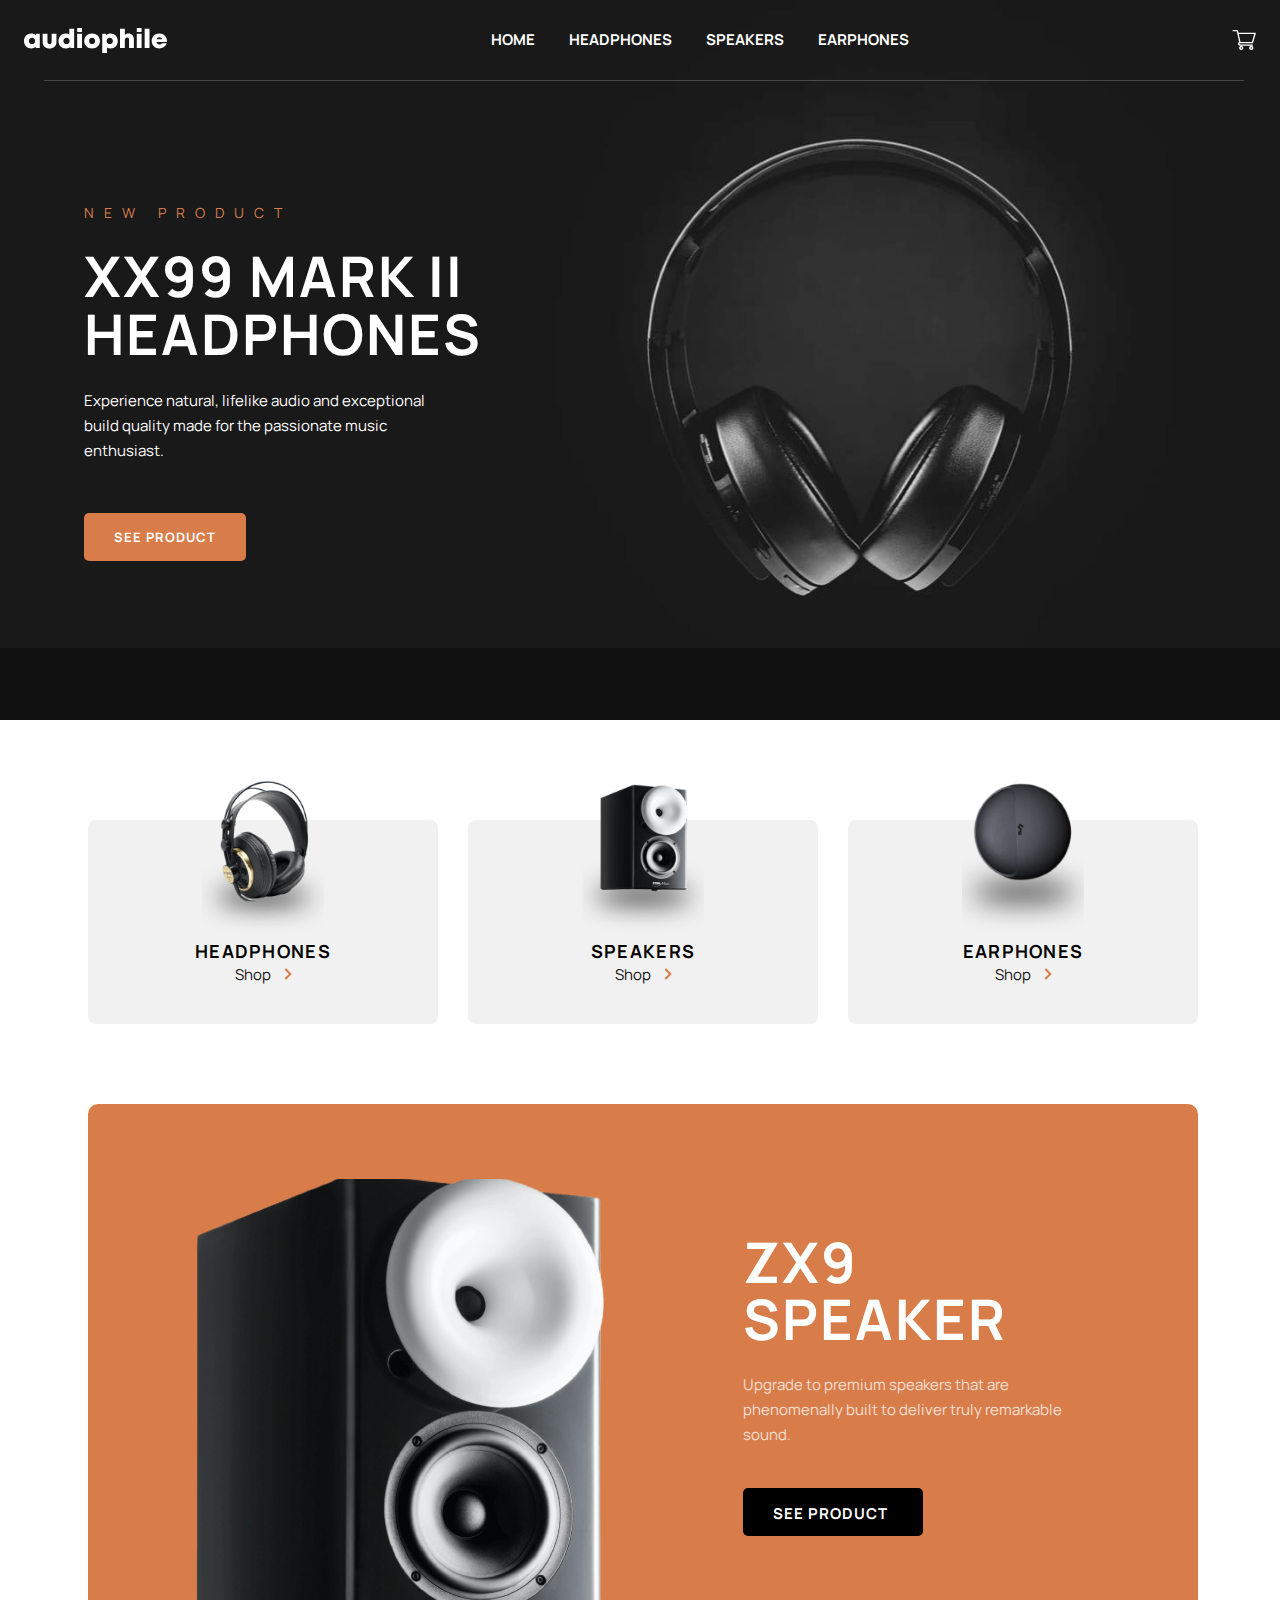
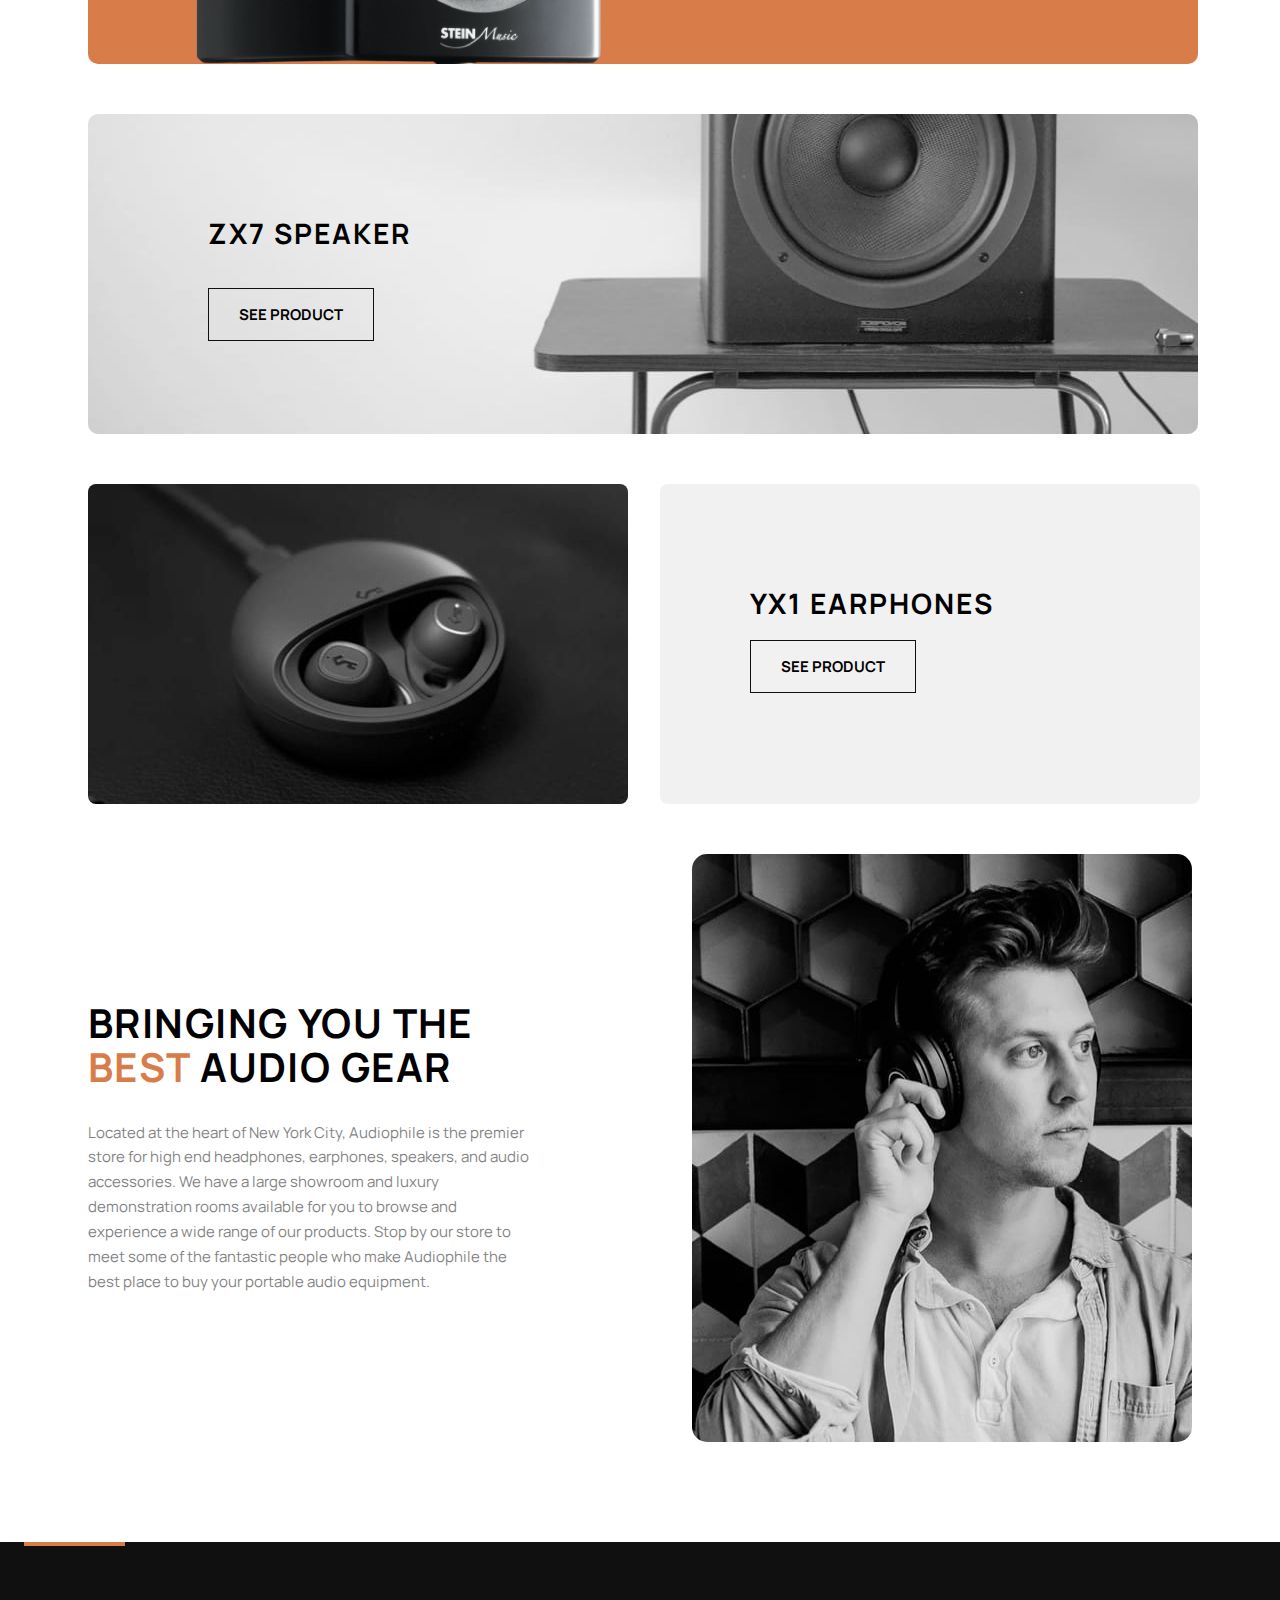
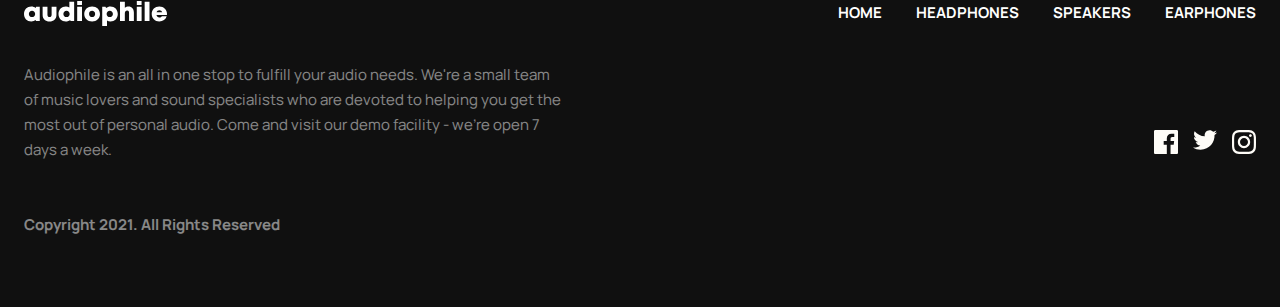
==== commit 6fcad903: "headphones , earphones and speakers is redy , added headphones xx99 mark2" ====
--- a/index.html
+++ b/index.html
@@ -16,18 +16,18 @@
         <nav class="header__nav">
           <ul class="header__list">
             <li class="header__item">
-              <a class="header__link" href="./index.html">Home</a>
-            </li>
-            <li class="header__item">
-              <a class="header__link" href="./pages/headphons.html"
+              <a class="header__link" id="home" href="./index.html">Home</a>
+            </li>
+            <li class="header__item">
+              <a class="header__link" id="headphones" href="./pages/headphons.html"
                 >HEADPHONES</a
               >
             </li>
             <li class="header__item">
-              <a class="header__link" href="./pages/speakers.html">SPEAKERS</a>
-            </li>
-            <li class="header__item">
-              <a class="header__link" href="./pages/earphones.html"
+              <a class="header__link" id="speakers" href="./pages/speakers.html">SPEAKERS</a>
+            </li>
+            <li class="header__item">
+              <a class="header__link" id="earphones" href="./pages/earphones.html"
                 >EARPHONES</a
               >
             </li>
@@ -46,7 +46,7 @@
             Experience natural, lifelike audio and exceptional build quality
             made for the passionate music enthusiast.
           </p>
-          <a class="header__mark2__link btn-orang" href="./pages/headphons.html"
+          <a class="header__mark2__link btn-orang" href="./pages/product-headphones1.html"
             >See Product</a
           >
         </div>
@@ -56,7 +56,7 @@
 
     <!-- MAIN START -->
     <main class="main container">
-      <section class="home-nav container">
+      <section class="home-nav">
         <nav class="home-nav__headphones">
           <img
             class="home-nav__headphones-img"
@@ -107,7 +107,7 @@
           </a>
         </nav>
       </section>
-      <section class="home-zx9 container">
+      <section class="home-zx9 ">
         <img
           src="./imegs/home/desktop/image-speaker-zx9.png"
           alt=""
@@ -122,11 +122,11 @@
           <a class="home-zx9__link btn" href=""> See Product </a>
         </div>
       </section>
-      <section class="home-zx7 container">
+      <section class="home-zx7 ">
         <h4 class="home-zx7__title">ZX7 SPEAKER</h4>
         <a class="home-zx7__link btn" href=""> See Product </a>
       </section>
-      <section class="home-yx1 container">
+      <section class="home-yx1 ">
         <img
           class="home-yx1__img"
           src="/imegs/home/desktop/image-earphones-yx1.jpg"
--- a/css/main.css
+++ b/css/main.css
@@ -118,7 +118,7 @@
 
 .container {
   width: 100%;
-  max-width: 1152px;
+  max-width: 115.2rem;
   margin-left: auto;
   margin-right: auto;
   padding-left: 2.4rem;
@@ -269,6 +269,8 @@
   max-width: 144rem;
   width: 100%;
   height: 72rem;
+  background-repeat: no-repeat;
+  background-size: contain;
 }
 
 .header__mark2__content {
@@ -322,7 +324,7 @@
 }
 
 .home-nav {
-  margin-bottom: 5rem;
+  margin-bottom: 8rem;
   width: 111rem;
 }
 
@@ -473,9 +475,9 @@
 
 .home-avatar {
   display: flex;
-  gap: 5rem;
+  gap: 10rem;
   align-items: center;
-  justify-content: space-evenly;
+  justify-content: space-between;
 }
 
 .home-avatar__content {
@@ -523,7 +525,6 @@
 .main-headphones-xx99__content {
   width: 44rem;
   height: 30.8rem;
-  flex-shrink: 0;
 }
 .main-headphones-xx99__content .new-product {
   color: #D87D4A;
@@ -537,4 +538,111 @@
 
 .main-headphones-xx99__text {
   padding-bottom: 4rem;
+  width: 44.5rem;
+}
+
+.main-headphones__back {
+  margin-bottom: 4rem;
+  display: block;
+}
+
+.main-headphones {
+  display: flex;
+  gap: 3.5rem;
+  align-items: center;
+  justify-content: space-between;
+  margin-bottom: 16rem;
+}
+
+.main-headphones__img {
+  width: 54rem;
+  height: 40em;
+  border-radius: 0.8rem;
+}
+
+.main-headphones-content {
+  width: 45rem;
+  height: 40rem;
+  display: flex;
+  flex-direction: column;
+  gap: 3rem;
+}
+
+.new-product {
+  color: #D87D4A;
+  opacity: 1;
+}
+
+.main-headphones__text {
+  opacity: 0.5;
+}
+
+.main-headphones__price {
+  font-size: 1.8rem;
+  font-weight: bold;
+}
+
+.main-headphones__cart {
+  display: flex;
+  gap: 5rem;
+  align-items: baseline;
+  padding-top: 1rem;
+}
+
+.main-headphones__shop {
+  width: 12rem;
+  height: 5rem;
+  text-align: center;
+  background-color: #F1F1F1;
+}
+
+.btn-orang-radius {
+  border-radius: 0;
+}
+
+.main-headphones__link {
+  color: #000000;
+}
+
+.main-headphones_minus {
+  display: inline-block;
+  padding: 1.5rem;
+}
+
+.main-features {
+  display: flex;
+  gap: 12rem;
+}
+
+.main-features__content {
+  width: 63.5rem;
+  height: 32rem;
+  display: flex;
+  flex-direction: column;
+  gap: 3rem;
+}
+
+.main-features-__text {
+  opacity: 0.75;
+}
+
+.main-features__box {
+  width: 35rem;
+  height: 22.5rem;
+}
+
+.main-features__box-title {
+  padding-bottom: 3rem;
+}
+
+.main-features__list {
+  display: flex;
+  flex-direction: column;
+  gap: 1rem;
+}
+
+.main-features__span {
+  color: #D87D4A;
+  opacity: 1;
+  padding-right: 2rem;
 }/*# sourceMappingURL=main.css.map */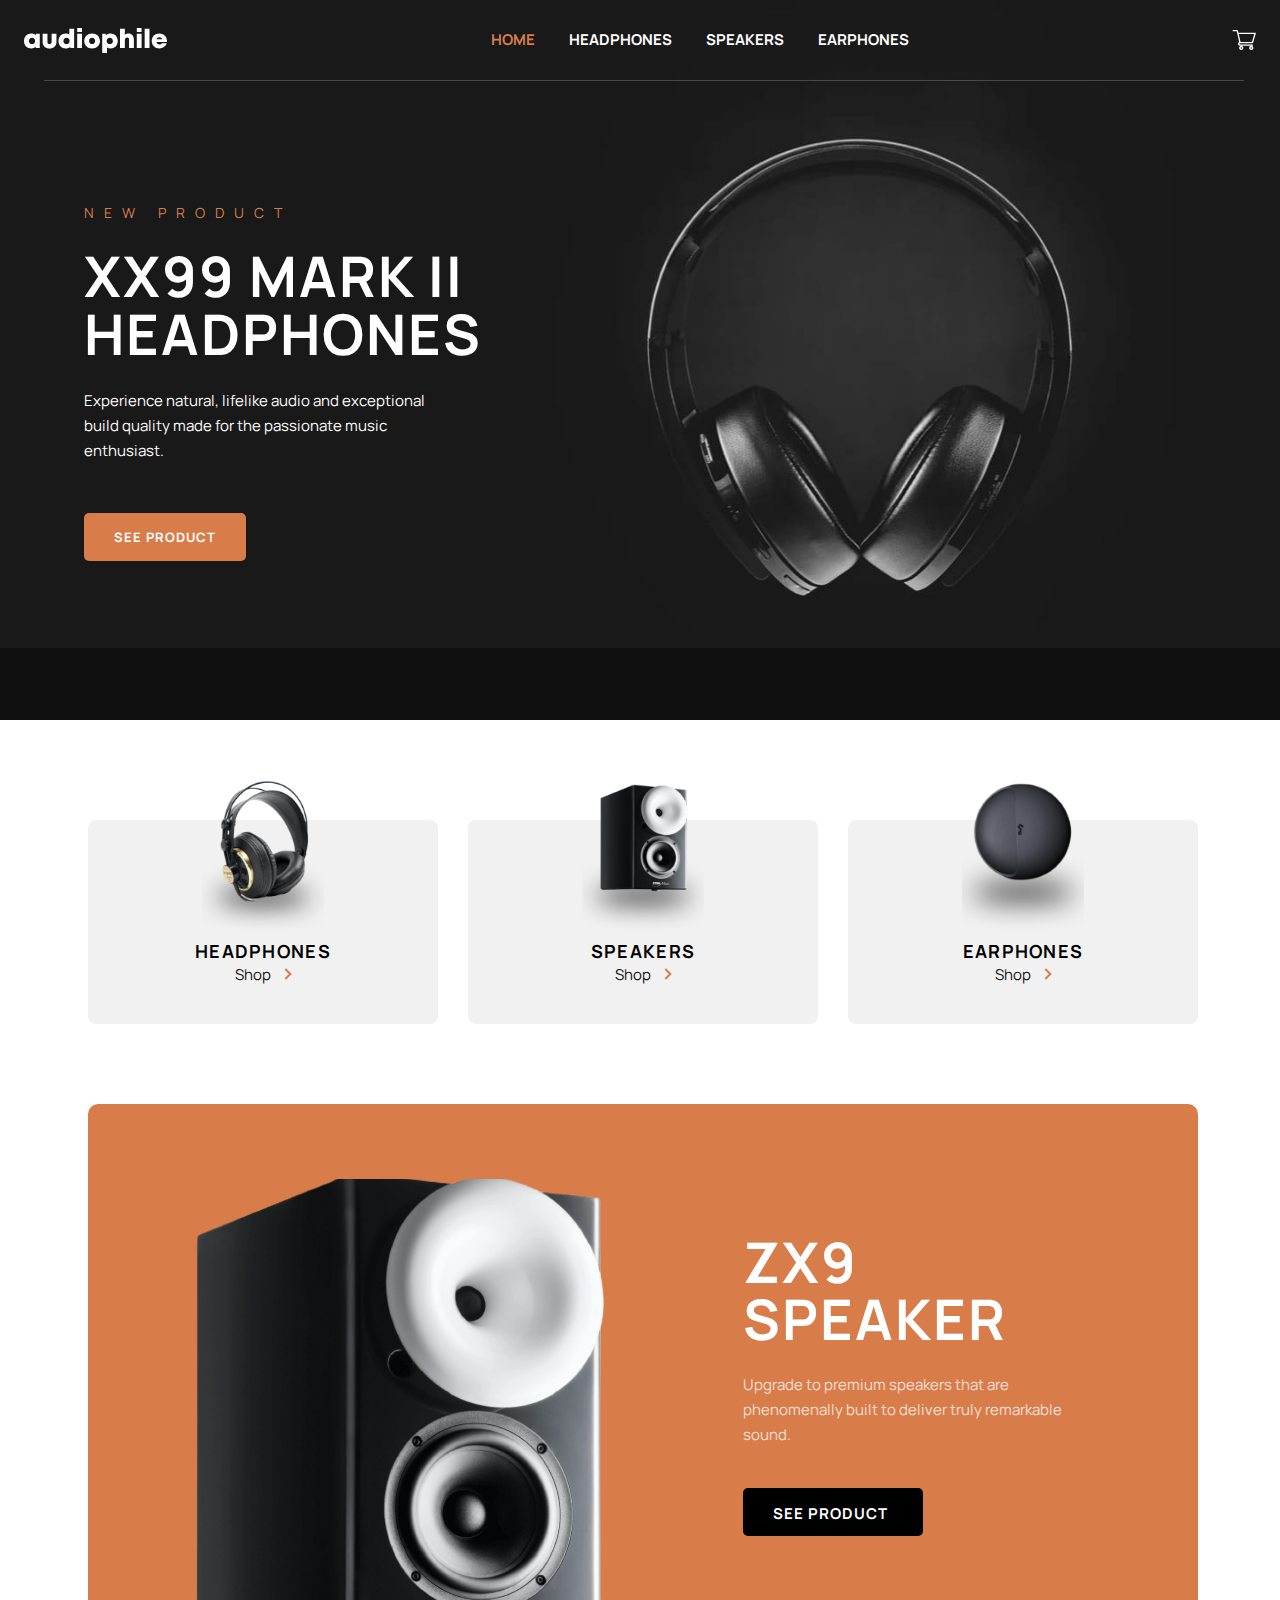
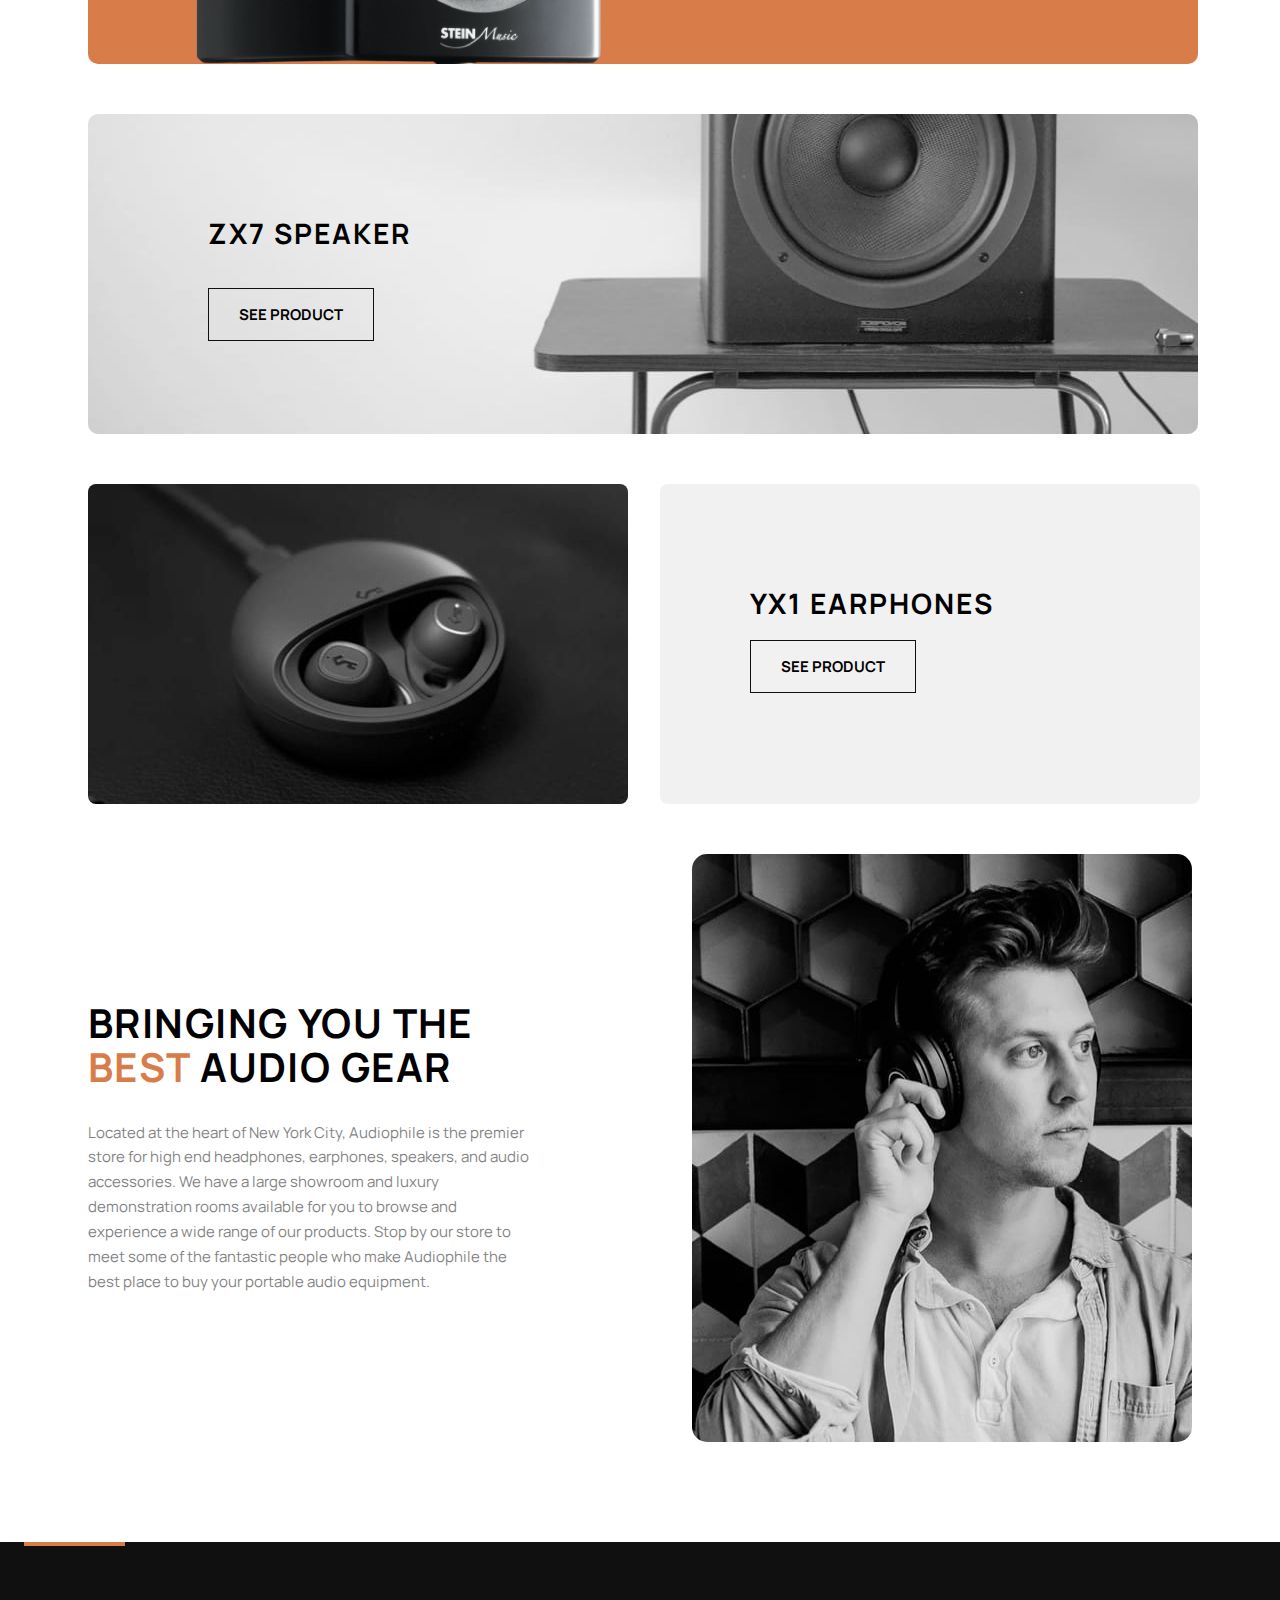
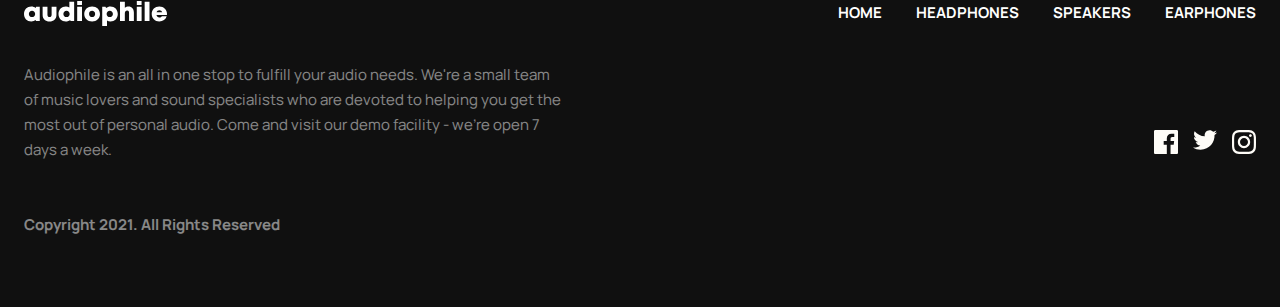
==== commit a0e3097f: "added id active" ====
--- a/index.html
+++ b/index.html
@@ -5,6 +5,7 @@
     <meta name="viewport" content="width=device-width, initial-scale=1.0" />
     <title>Audiophile</title>
     <link rel="stylesheet" href="./css/main.css" />
+    <link rel="shortcut icon" href="/imegs/favicon-32x32.png" type="image/x-icon">
   </head>
   <body>
     <!-- HEADER START -->
@@ -16,10 +17,10 @@
         <nav class="header__nav">
           <ul class="header__list">
             <li class="header__item">
-              <a class="header__link" id="home" href="./index.html">Home</a>
-            </li>
-            <li class="header__item">
-              <a class="header__link" id="headphones" href="./pages/headphons.html"
+              <a class="header__link" id="active" href="./index.html">Home</a>
+            </li>
+            <li class="header__item">
+              <a class="header__link" href="./pages/headphons.html"
                 >HEADPHONES</a
               >
             </li>
@@ -119,12 +120,12 @@
             Upgrade to premium speakers that are phenomenally built to deliver
             truly remarkable sound.
           </p>
-          <a class="home-zx9__link btn" href=""> See Product </a>
+          <a class="home-zx9__link btn" href="/pages/zx9-speakers.html"> See Product </a>
         </div>
       </section>
       <section class="home-zx7 ">
         <h4 class="home-zx7__title">ZX7 SPEAKER</h4>
-        <a class="home-zx7__link btn" href=""> See Product </a>
+        <a class="home-zx7__link btn" href="/pages/zx7-speakers.html"> See Product </a>
       </section>
       <section class="home-yx1 ">
         <img
@@ -134,7 +135,7 @@
         />
         <div class="home-yx1__content">
           <h4 class="home-yx1__title">YX1 EARPHONES</h4>
-          <a class="home-zx7__link btn" href=""> See Product </a>
+          <a class="home-zx7__link btn" href="/pages/yx1-earphones.html"> See Product </a>
         </div>
       </section>
       <section class="home-avatar">
--- a/css/main.css
+++ b/css/main.css
@@ -80,6 +80,10 @@
   text-transform: uppercase;
 }
 
+#active {
+  color: #D87D4A;
+}
+
 * {
   padding: 0;
   margin: 0;
@@ -546,6 +550,10 @@
   display: block;
 }
 
+.main-headphones__link:hover {
+  color: #D87D4A;
+}
+
 .main-headphones {
   display: flex;
   gap: 3.5rem;
@@ -612,6 +620,7 @@
 .main-features {
   display: flex;
   gap: 12rem;
+  margin-bottom: 10rem;
 }
 
 .main-features__content {
@@ -622,7 +631,7 @@
   gap: 3rem;
 }
 
-.main-features-__text {
+.main-features__text {
   opacity: 0.75;
 }
 
@@ -645,4 +654,62 @@
   color: #D87D4A;
   opacity: 1;
   padding-right: 2rem;
+}
+
+.main-galery {
+  display: flex;
+  justify-content: space-between;
+  width: 111rem;
+  height: 58rem;
+  margin-bottom: 10rem;
+}
+
+.main-galery__hero {
+  display: flex;
+  flex-direction: column;
+  gap: 2rem;
+}
+.main-galery__hero img {
+  width: 44.5rem;
+  height: 28rem;
+  border-radius: 0.8rem;
+}
+
+.main-galery__img img {
+  border-radius: 0.8rem;
+  height: 58rem;
+  width: 63rem;
+}
+
+.main-like {
+  width: 111rem;
+  height: 57rem;
+  margin-bottom: 30rem;
+}
+
+.main-like__title {
+  text-align: center;
+  margin-bottom: 5rem;
+}
+
+.main-like__list {
+  display: flex;
+  justify-content: space-between;
+}
+
+.main-like__item {
+  display: flex;
+  flex-direction: column;
+  align-items: center;
+  gap: 5rem;
+}
+
+.main-like__img {
+  border-radius: 0.8rem;
+  width: 35rem;
+  height: 31.8rem;
+}
+
+.main-like__subtitle {
+  display: inline-block;
 }/*# sourceMappingURL=main.css.map */